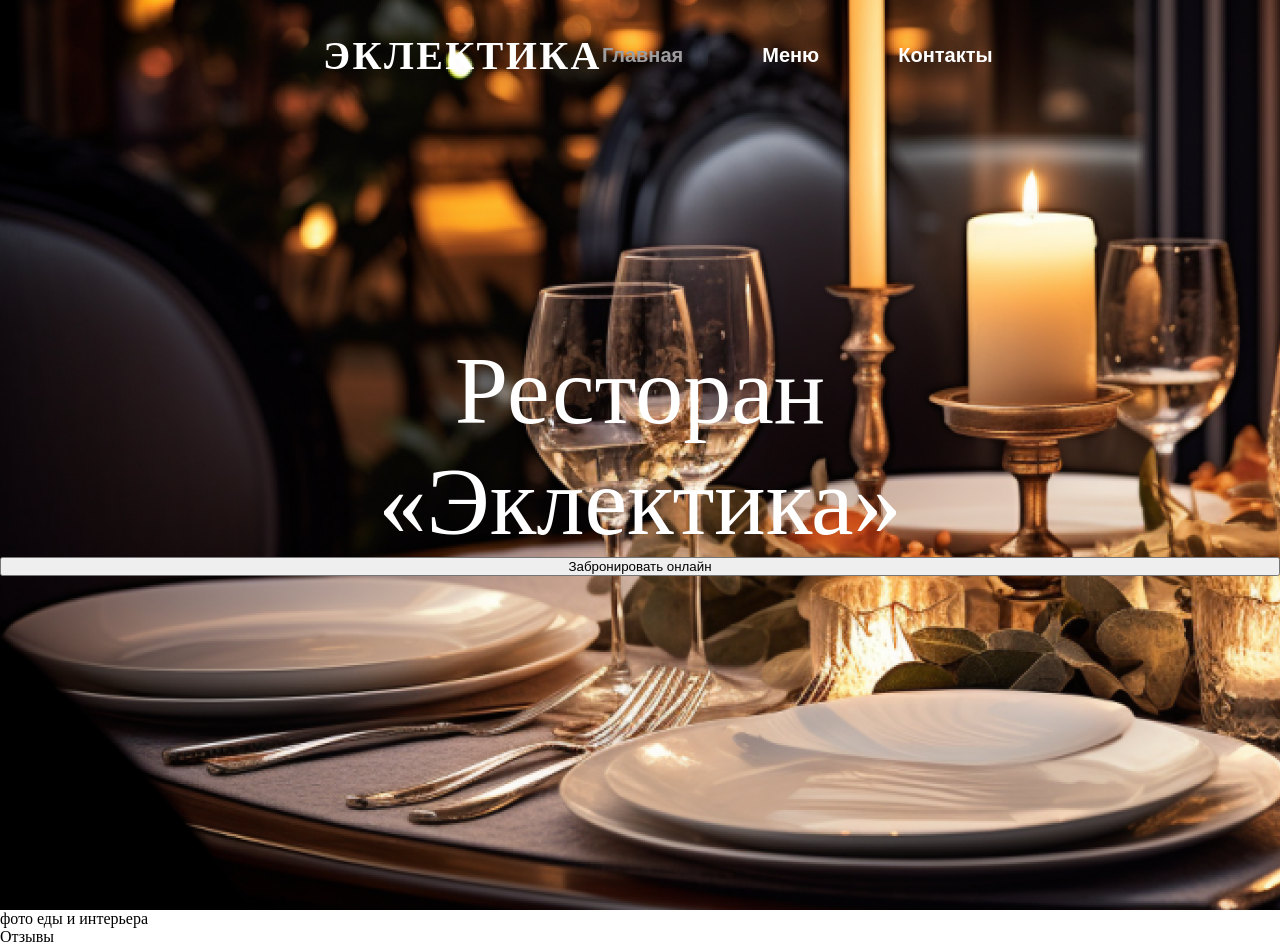
==== index.html @ edfde31a "I started making an intro, I need to finish the picture and the button + there is a menu for all pag" ====
<!DOCTYPE html>
<html lang="ru">
    <head>
        <title>Ресторан</title>
        <link rel="stylesheet" type="text/css" href="style/fonts.css" />
        <link rel="stylesheet" type="text/css" href="style/colors.css" />
        <link rel="stylesheet" type="text/css" href="style/common.css" />
        <link rel="stylesheet" type="text/css" href="style/home.css" />
        <meta name="viewport" content="width=device-width, initial-scale=1.0">
        <meta name="description" content="Уютный ресторан с изысканной кухней и лучшим сервисом в городе.">
        <meta name="keywords" content="ресторан, меню, бронирование, вкусная еда, ужин">

    </head>
    <body>
        <div class="container hero-section">
            <nav>
                <h1 id="title">ЭКЛЕКТИКА</h1>
                <input id="checkbox-menu" type="checkbox">
                <label for="checkbox-menu" class="menu-icon"><img id="menu-icon-img" src="assets/svg/menu.svg"></label>
                <label for="checkbox-menu" class="cross-icon"><img id="cross-icon-img" src="assets/gallery/cross.png"></label>
                <div id="menu-container">
                    <ul>
                        <li><a class="nav-link active">Главная</a></li>
                        <li><a class="nav-link" href="menu/index.html">Меню</a></li>
                        <li><a class="nav-link" href="contact/index.html">Контакты</a></li>
                    </ul>
                </div>
                <div id="menu-container-phone">
                    <ul>
                        <li><a class="nav-link active">Главная</a></li>
                        <li><a class="nav-link" href="menu/index.html">Меню</a></li>
                        <li><a class="nav-link" href="contact/index.html">Контакты</a></li>
                    </ul>
                </div>
            </nav>
            <main>
                <section id="intro">
                    <h1>Ресторан<br>«Эклектика»</h1>
                    <button>Забронировать онлайн</button>
                </section>
                <section id="gallery">
                    фото еды и интерьера
                </section>
                <section id="reviewsSection">
                    Отзывы
                </section>
            </main>
        </div>
    </body>
</html>
---- style/fonts.css ----
.bona-nova-regular {
  font-family: "Bona Nova", serif;
  font-weight: 400;
  font-style: normal;
}

.bona-nova-bold {
  font-family: "Bona Nova", serif;
  font-weight: 700;
  font-style: normal;
}

.bona-nova-regular-italic {
  font-family: "Bona Nova", serif;
  font-weight: 400;
  font-style: italic;
}

.pt-sans-regular {
  font-family: "PT Sans", sans-serif;
  font-weight: 400;
  font-style: normal;
}

.pt-sans-bold {
  font-family: "PT Sans", sans-serif;
  font-weight: 700;
  font-style: normal;
}

.pt-sans-regular-italic {
  font-family: "PT Sans", sans-serif;
  font-weight: 400;
  font-style: italic;
}

.pt-sans-bold-italic {
  font-family: "PT Sans", sans-serif;
  font-weight: 700;
  font-style: italic;
}
---- style/common.css ----
* {
    margin: 0;
    padding: 0;
    box-sizing: border-box;
}

body{
    width: 100%;
}

nav{
    width: 100%;
    display: flex;
    color: #FFFFFF;
    background-color: rgb(0, 0, 0, 0.6);
    height: 111px;
    align-items: center;
    padding: 31px 323px 32px 323px;
    justify-content: space-between;
}

nav > h1 {
    font-family: "Bona Nova", serif; 
    font-size: 40px;
    letter-spacing: 0.06em;
}


#menu-container > ul {
    list-style: none;
    display: flex;
    gap: 79px;
}

.nav-link{
    text-decoration: none;
    font-family: "PT Sans", sans-serif;
    font-size: 20px;
    font-weight: 700;
    color: #FFFFFF;
}

.nav-link.active{
    color: #9E9E9E;
}

#checkbox-menu, #menu-container-phone{
    display: none;
}

label[for="checkbox-menu"]{
    display: none;
}

#menu-container-phone{
    width: 198px;
    height: 100vh;
    position: fixed;
    top: 0;
    right: 0;
    background-color: #000000;
}

#menu-container-phone > ul {
    list-style: none;
    margin-top: 112px;
    margin-left: 29px;
    display: flex;
    flex-direction: column;
    gap: 30.5px;
}

#menu-icon-img{
    position: absolute;
    top: 16px;
    right: 30px;
    height: 36px;
}

/* --------------------------------- */

@media (max-width: 768px) {
    #menu-container {
        display: none;
    }

    .cross-icon{
        display: none;
    }

    label.menu-icon {
        display: block;
    }

    nav > h1 {
        font-size: 16px;
    }

    nav{
        height: 65px!important;
        padding-left: 30px;
        padding-bottom: 23px;
        padding-top: 23px;
    }

    label[for="checkbox-menu"] > img{
        height: 25px;
    }

    #checkbox-menu:checked ~ #menu-container-phone {
        display: block;   
    }

    #checkbox-menu:checked ~ .cross-icon {
        display: block;
        position: fixed;
        right: 31px;
        top: 17px;
        z-index: 10001;
    }

    #cross-icon-img{
        height: 34px;
    }

}
---- style/home.css ----
#intro{
    background-image: url("../assets/img/home-bckg.png");
    background-color: rgb(0,0,0,0.6);
    margin-top: -111px;
    height: 910px;
    display: flex;
    flex-direction: column;
    justify-content: center;
}

#intro > h1{
    text-align: center;
    color: #FFFFFF;
    font-family: "Bona Nova", serif;
    font-weight: 400;
    font-size: 96px;
}
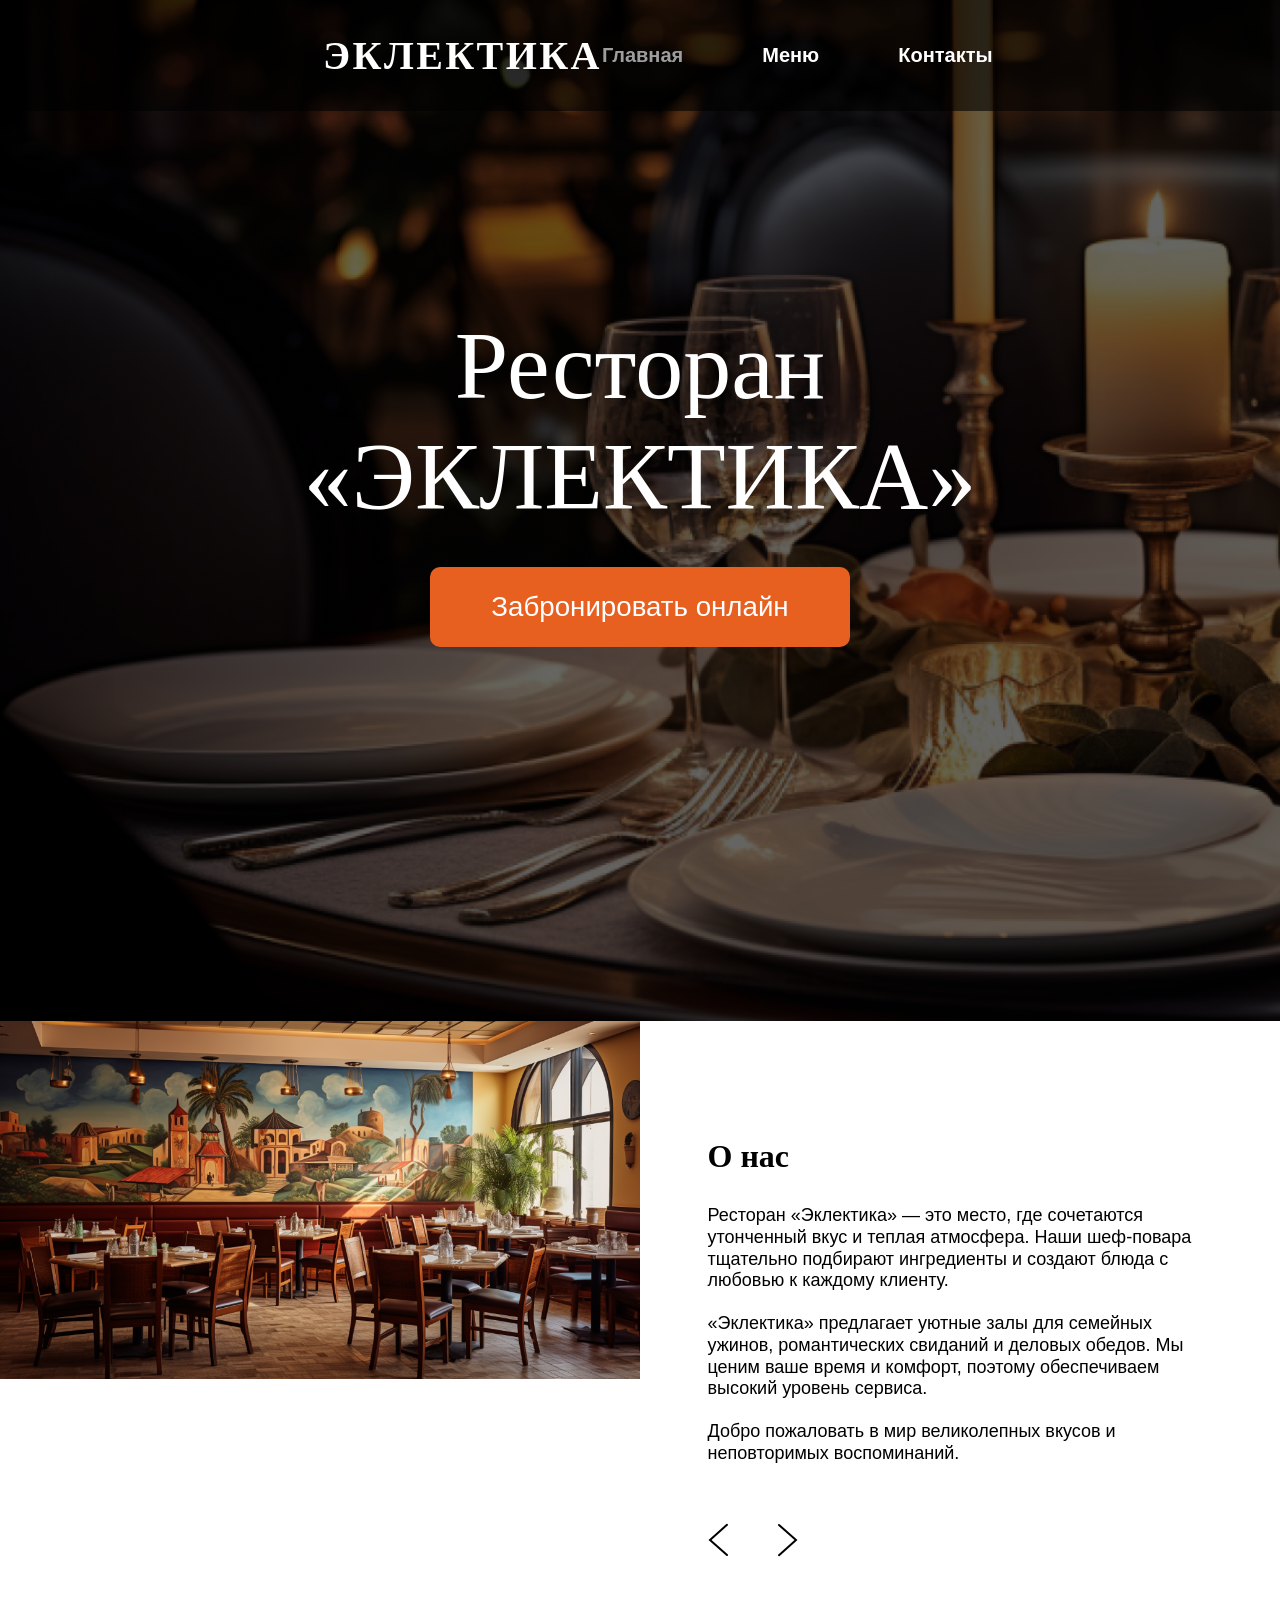
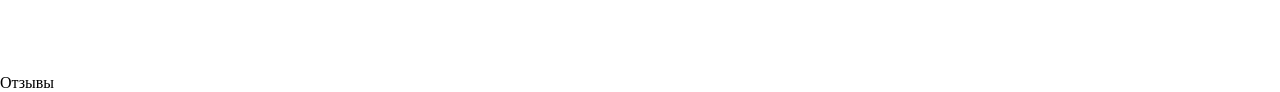
==== commit d0337f80: "finish the design of the arrow section" ====
--- a/index.html
+++ b/index.html
@@ -35,16 +35,37 @@
             </nav>
             <main>
                 <section id="intro">
-                    <h1>Ресторан<br>«Эклектика»</h1>
-                    <button>Забронировать онлайн</button>
+                    <h1>Ресторан<br>«ЭКЛЕКТИКА»</h1>
+                    <button id="booking-button">Забронировать онлайн</button>
+                    <button id="action-button">Акция</button>
                 </section>
                 <section id="gallery">
-                    фото еды и интерьера
+                    <div id="photo-gallery">
+                        <img id="main-photo" src="assets/gallery/gallery_about.png">
+                    </div>
+                    <div id="text-gallery">
+                        <div id="text-gallery-items">
+                            <h2 id="main-title">О нас</h2>
+                            <p id="main-text">Ресторан «Эклектика» — это место, где сочетаются утонченный вкус и теплая атмосфера. Наши шеф-повара тщательно подбирают ингредиенты и создают блюда с любовью к каждому клиенту. 
+                                <br>
+                                <br>
+                                «Эклектика» предлагает уютные залы для семейных ужинов, романтических свиданий и деловых обедов. Мы ценим ваше время и комфорт, поэтому обеспечиваем высокий уровень сервиса.
+                                <br>
+                                <br>
+                                Добро пожаловать в мир великолепных вкусов и неповторимых воспоминаний.
+                            </p>
+                            <div id="arrows">
+                                <img id="left-arrow" class="arrow-btn" src="assets/svg/left-arrow.svg">
+                                <img id="right-arrow" class="arrow-btn" src="assets/svg/left-arrow.svg">
+                            </div>
+                        </div>
+                    </div>
                 </section>
                 <section id="reviewsSection">
                     Отзывы
                 </section>
             </main>
         </div>
+        <script src="script.js"></script>
     </body>
 </html>
--- a/style/common.css
+++ b/style/common.css
@@ -12,6 +12,8 @@
     width: 100%;
     display: flex;
     color: #FFFFFF;
+    position: relative; 
+    z-index: 999; 
     background-color: rgb(0, 0, 0, 0.6);
     height: 111px;
     align-items: center;
--- a/style/home.css
+++ b/style/home.css
@@ -1,11 +1,11 @@
 #intro{
-    background-image: url("../assets/img/home-bckg.png");
-    background-color: rgb(0,0,0,0.6);
+    background-image: linear-gradient(rgba(0, 0, 0, 0.6), rgba(0, 0, 0, 0.6)), url("../assets/img/home-bckg.png");
+    background-size: cover;
     margin-top: -111px;
-    height: 910px;
+    height: 1021px;
     display: flex;
     flex-direction: column;
-    justify-content: center;
+    align-items: center;
 }
 
 #intro > h1{
@@ -14,4 +14,116 @@
     font-family: "Bona Nova", serif;
     font-weight: 400;
     font-size: 96px;
+    margin-top: 310px;
+}
+
+#booking-button{
+    width: 420px;
+    height: 80px;
+    border-radius: 10px;
+    font-family: "PT Sans", sans-serif;
+    font-size: 27.7px;
+    color: #FFFFFF;
+    font-weight: 500;
+    background-color: #E76020;
+    margin-top: 35px;
+    border: 0;
+}
+
+#action-button{
+    display: none;
+}
+
+/* ----------------gallery----------------- */
+
+#gallery{
+    height: 653px;
+    display: flex;
+}
+
+#photo-gallery, #text-gallery {
+    width: 50%;
+}
+
+#photo-gallery > img{
+    max-width: 100%;
+    height: auto;
+}
+
+#text-gallery{
+    display: flex;
+    flex-direction: column;
+    align-items: center;
+    justify-content: center;
+}
+
+#text-gallery-items{
+    width: 505px;
+}
+
+#text-gallery-items > h2{
+    font-size: 32px;
+    font-weight: 700;
+    font-family: "Bona Nova", serif;
+}
+
+#text-gallery-items > p{
+    margin-top: 30px;
+    font-family: "PT Sans", sans-serif;
+    font-weight: 400;
+    font-size: 18px;
+    line-height: 120%;
+}
+
+#arrows{
+    margin-top: 58px;
+    display: flex;
+    gap: 50px; 
+}
+
+#right-arrow {
+    transform: rotate(180deg);
+}
+
+
+/* ----------------media----------------- */
+
+@media (max-width: 768px) {
+    #intro{
+        background-image: url("../assets/img/page-bckg.png");
+        background-size: cover;
+        height: 550px;
+        width: 100%;
+    }
+
+    #intro > h1{
+        font-size: 35px;
+        text-align: start;
+        margin-top: 160px;
+        width: 306px;
+        height: 84px;
+        font-weight: 700;
+    }
+
+    #booking-button{
+        width: 300px;
+        height: 55px;
+        font-size: 18px;
+        margin-top: 113px;
+        border: 0;
+    }
+
+    #action-button{
+        display: block;
+        background-color: transparent;
+        border: 2px solid #FFFFFF;
+        width: 300px;
+        height: 55px;
+        border-radius: 10px;
+        font-family: "PT Sans", sans-serif;
+        font-size: 18px;
+        color: #FFFFFF;
+        font-weight: 500;
+        margin-top: 20px;
+    }
 }
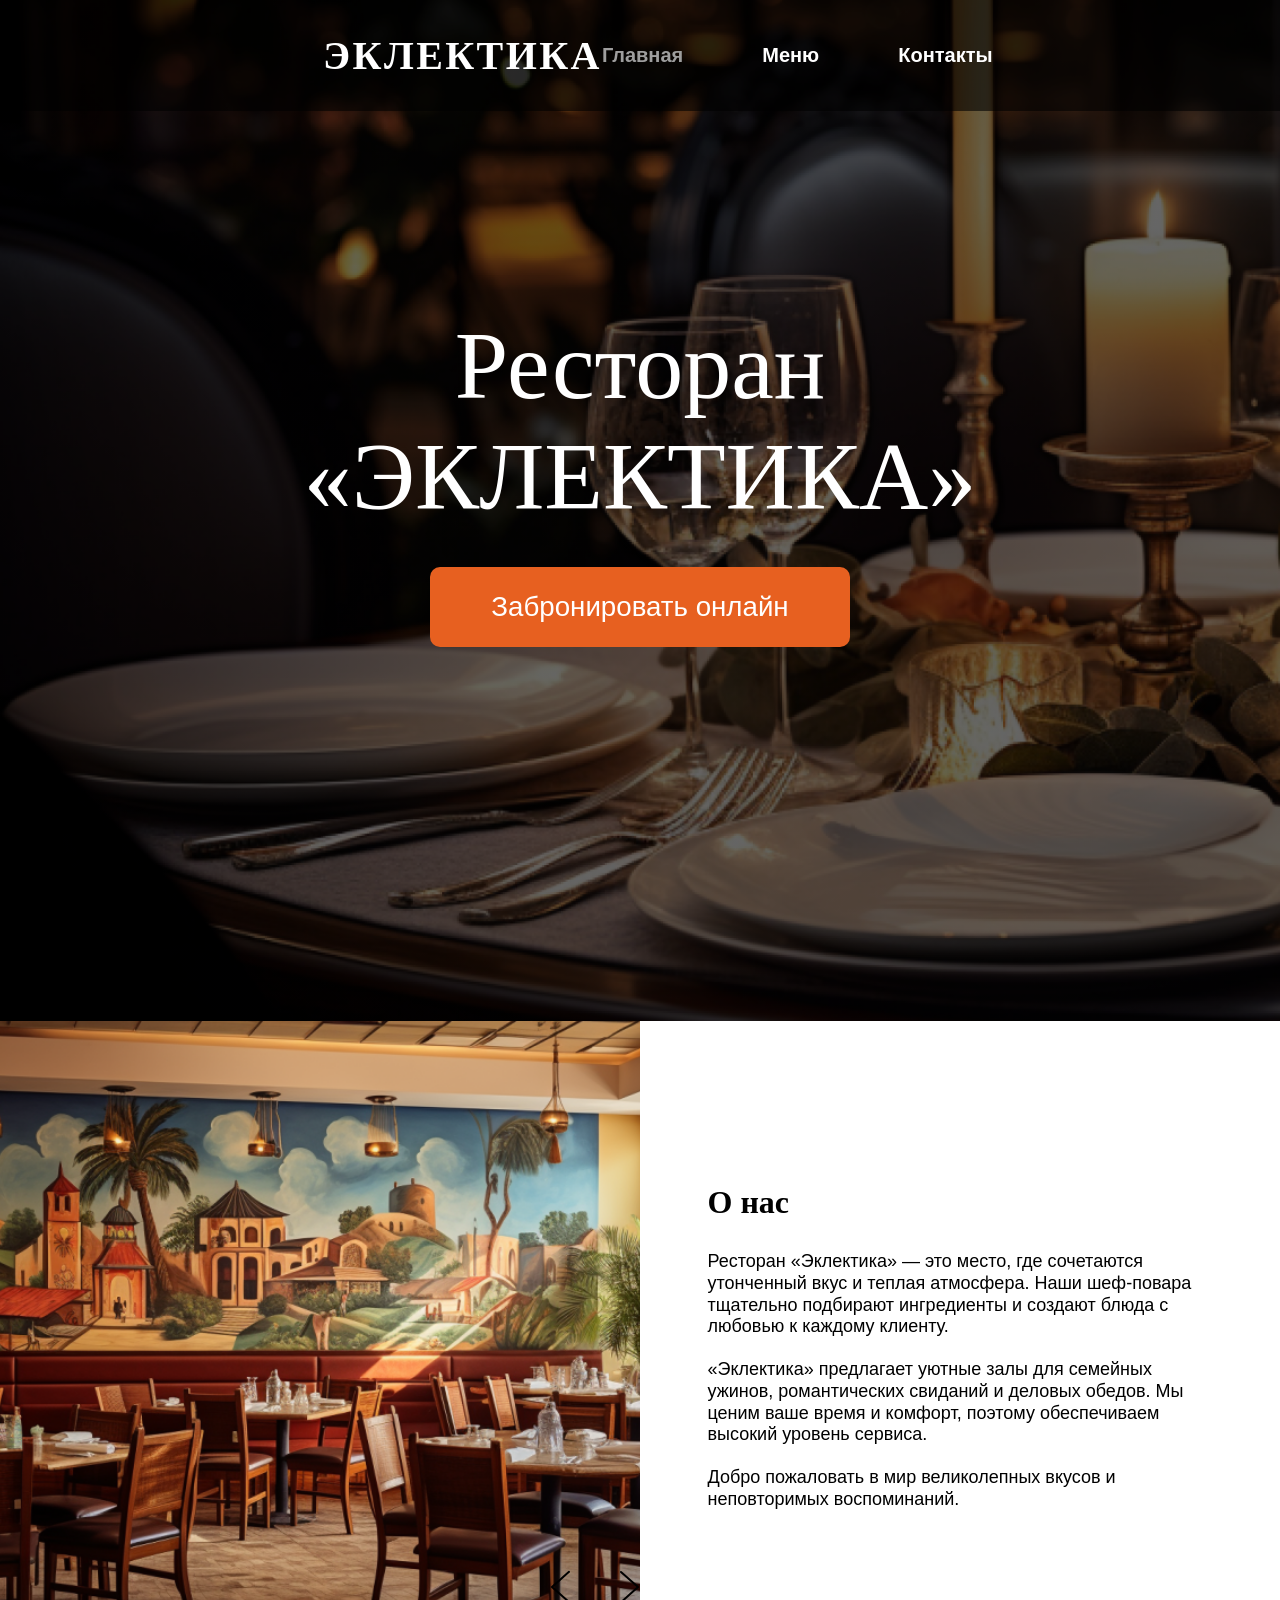
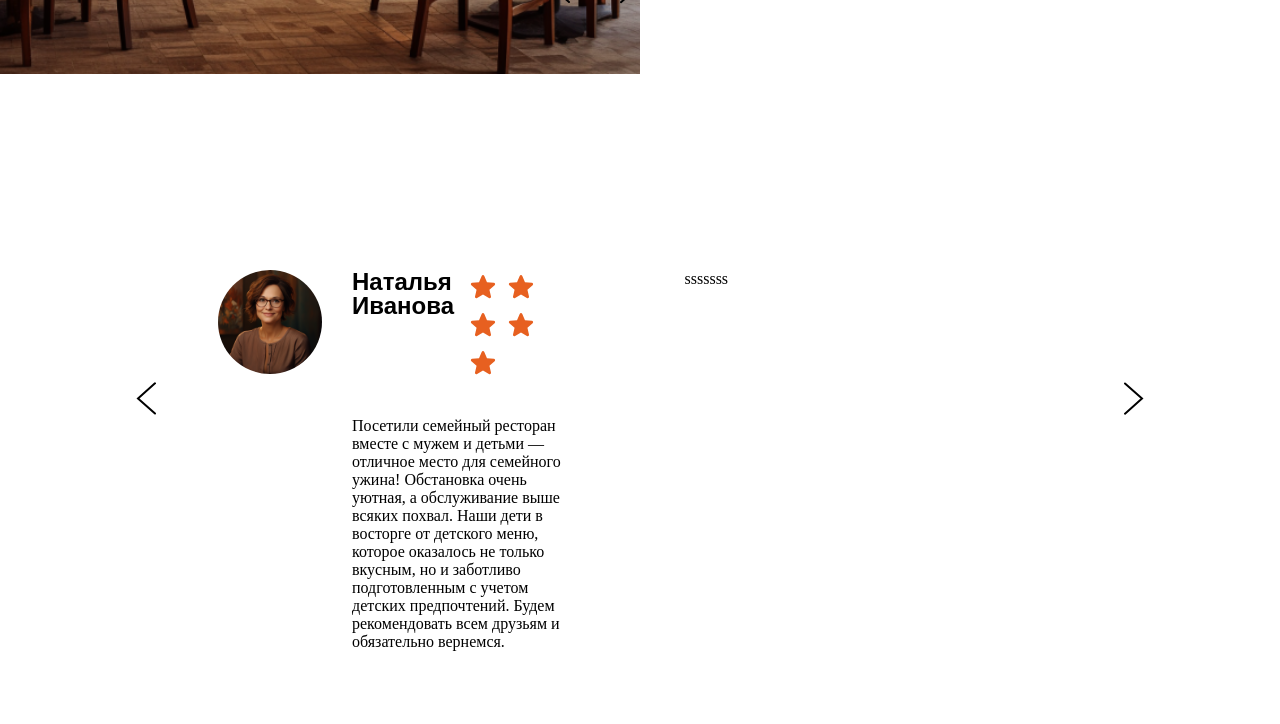
==== commit e016453a: "I started a section with reviews, filled it in with blocks, and I'm doing the design." ====
--- a/index.html
+++ b/index.html
@@ -61,8 +61,33 @@
                         </div>
                     </div>
                 </section>
-                <section id="reviewsSection">
-                    Отзывы
+                <section id="reviews-section">
+                    <div id="reviews-section-content">
+                        <h2>Отзывы</h2>
+                        <div id="reviews-line">
+                            <img id="left-arrow-reviews" class="arrow-btn-reviews" src="assets/svg/left-arrow.svg">
+                            <div class="reviews-rectangle">
+                                <img id="reviews-avatar" src="assets/reviews/reviewNatalya.png">
+                                <div class="reviews-rectangle-column">
+                                    <div class="reviews-rectangle-title">
+                                        <h3>Наталья Иванова</h3>
+                                        <div class="reviews-rectangle-column-stars">
+                                            <img src="assets/svg/star.svg">
+                                            <img src="assets/svg/star.svg">
+                                            <img src="assets/svg/star.svg">
+                                            <img src="assets/svg/star.svg">
+                                            <img src="assets/svg/star.svg">
+                                        </div>
+                                    </div>
+                                    <p>Посетили семейный ресторан вместе с мужем и детьми — отличное место для семейного ужина! Обстановка очень уютная, а обслуживание выше всяких похвал. Наши дети в восторге от детского меню, которое оказалось не только вкусным, но и заботливо подготовленным с учетом детских предпочтений. Будем рекомендовать всем друзьям и обязательно вернемся.</p>
+                                </div>
+                            </div>
+                            <div class="reviews-rectangle">
+                                sssssss
+                            </div>
+                            <img id="right-arrow-reviews" class="arrow-btn-reviews" src="assets/svg/left-arrow.svg">
+                        </div>
+                    </div>
                 </section>
             </main>
         </div>
--- a/style/home.css
+++ b/style/home.css
@@ -46,8 +46,9 @@
 }
 
 #photo-gallery > img{
+    height: 100%;
     max-width: 100%;
-    height: auto;
+    object-fit: cover;
 }
 
 #text-gallery{
@@ -76,7 +77,9 @@
 }
 
 #arrows{
-    margin-top: 58px;
+    position: absolute;
+    top: 1570px;
+    right: 640px;
     display: flex;
     gap: 50px; 
 }
@@ -85,6 +88,68 @@
     transform: rotate(180deg);
 }
 
+#main-photo, #main-title, #main-text {
+    transition: opacity 0.5s ease;
+}
+
+.hidden {
+    opacity: 0;
+}
+
+/* ----------------reviews----------------- */
+
+#reviews-section{
+    height: 650px;
+    background-image: url("../assets/img/page-bckg.png");
+    padding: 93px 136px 165px 136px;
+}
+
+#reviews-line{
+    display: flex;
+    gap: 35px;
+    justify-content: center;
+}
+
+#reviews-section-content > h2{
+    font-size: 32px;
+    font-weight: 700;
+    font-family: "Bona Nova", serif;
+    color: #FFFFFF;
+    margin-left: 141px;
+    margin-bottom: 35px;
+}
+
+.reviews-rectangle{
+    background-color: #FFFFFF;
+    height: 319px;
+    width: 675px;
+    display: flex;
+    gap: 30px;
+    padding: 31px 55px 53px 27px;
+}
+
+#right-arrow-reviews {
+    transform: rotate(180deg);
+}
+
+#reviews-avatar{
+    width: 104px;
+    height: 104px;
+    border-radius: 55px;
+}
+
+.reviews-rectangle-title{
+    display: flex;
+    margin-bottom: 33px;
+    justify-content: space-between;
+}
+
+.reviews-rectangle-title > h3 {
+    font-family: "PT Sans", sans-serif;
+    font-weight: 700;
+    font-size: 24px;
+    line-height: 100%;
+}
 
 /* ----------------media----------------- */
 
@@ -126,4 +191,46 @@
         font-weight: 500;
         margin-top: 20px;
     }
+
+    #gallery{
+        flex-direction: column;
+        height: auto;
+    }
+
+    #photo-gallery, #text-gallery{
+        width: 100%;
+    }
+
+    #photo-gallery{
+        height: 265px;
+    }
+
+    #text-gallery-items{
+        height: 500px;
+        margin: 22px 30px 49px 29px;
+        width: auto;
+    }
+
+    #text-gallery-items > h2{
+        font-size: 28px;
+    }
+
+    #text-gallery-items > p{
+        margin-top: 20px;
+    }
+
+    #arrows{
+        position: absolute;
+        top: 725px;
+        left: 140px;
+        gap: 12px;
+    }
+    
+    #right-arrow, #left-arrow{
+        background-color: rgb(205, 205, 205, 0.3);
+        border-radius: 12px;
+        height: 35px;
+        padding: 6px 9px;
+    }
+
 }
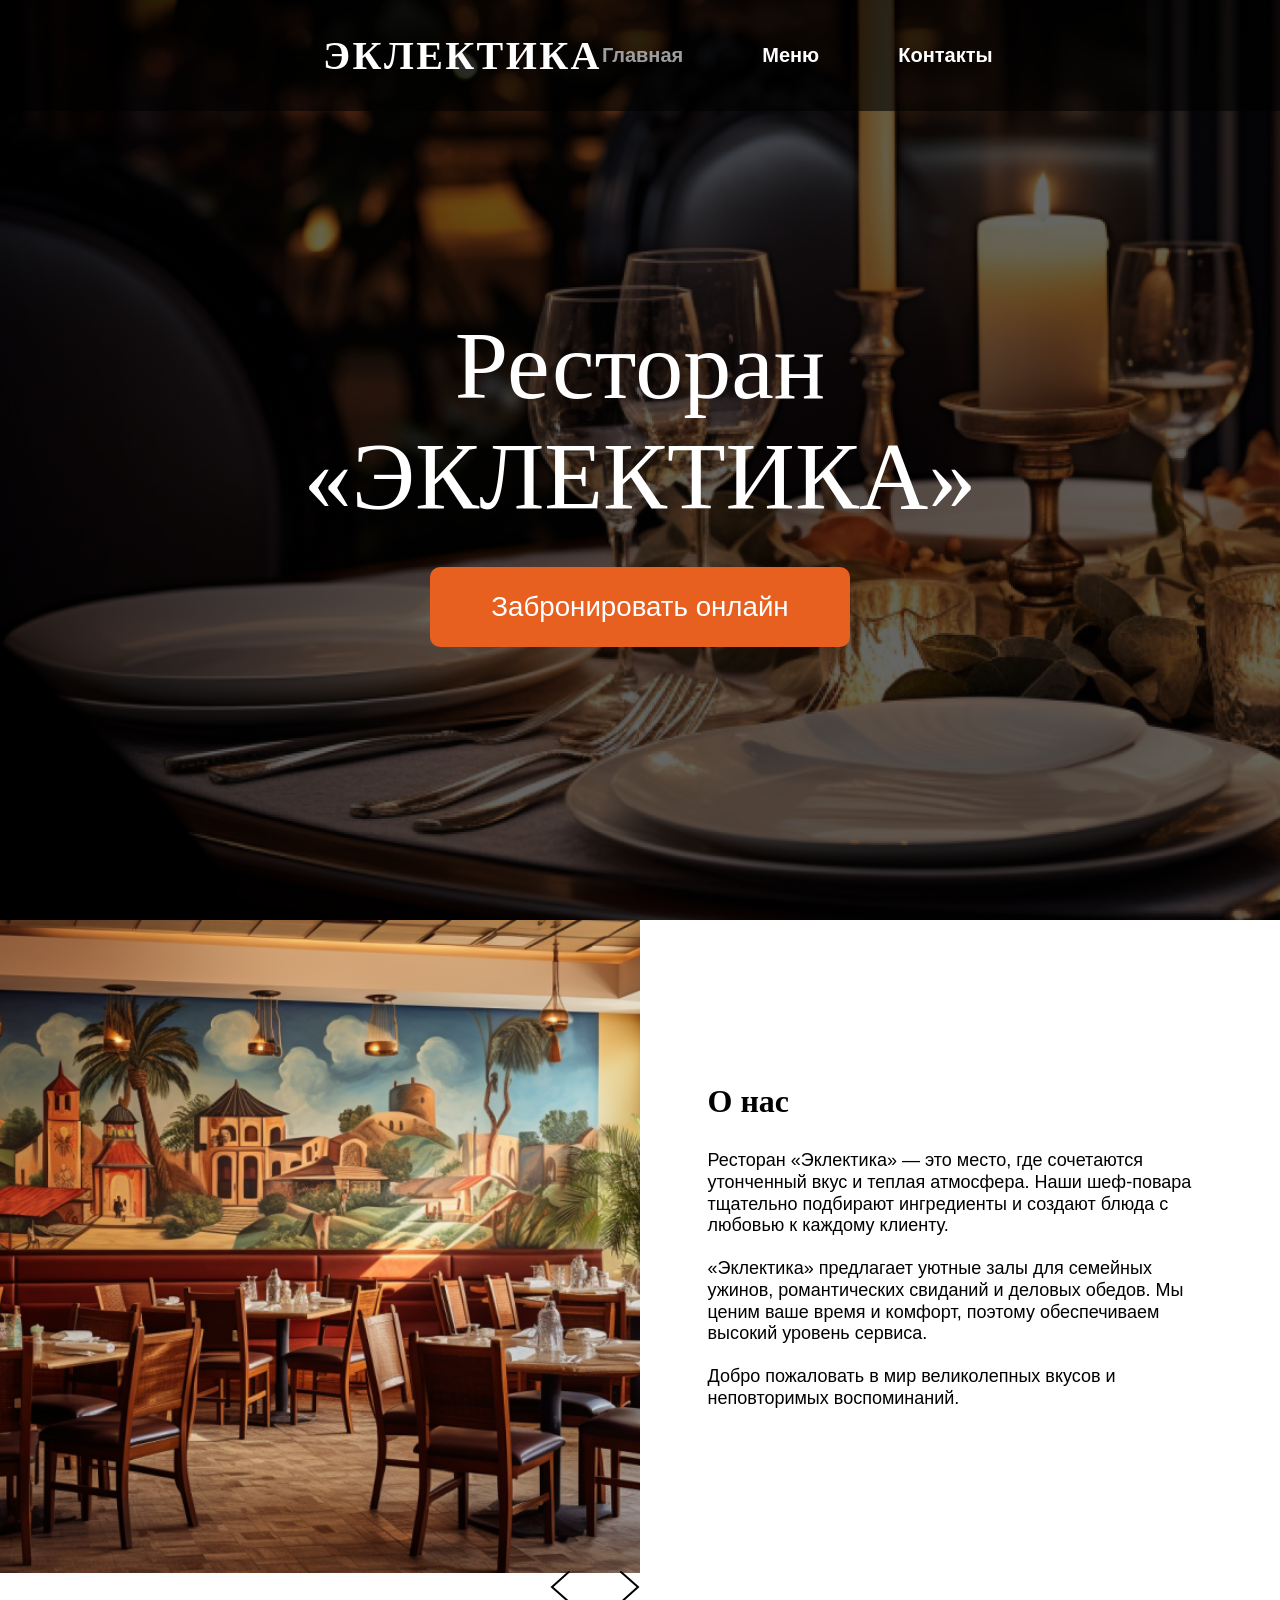
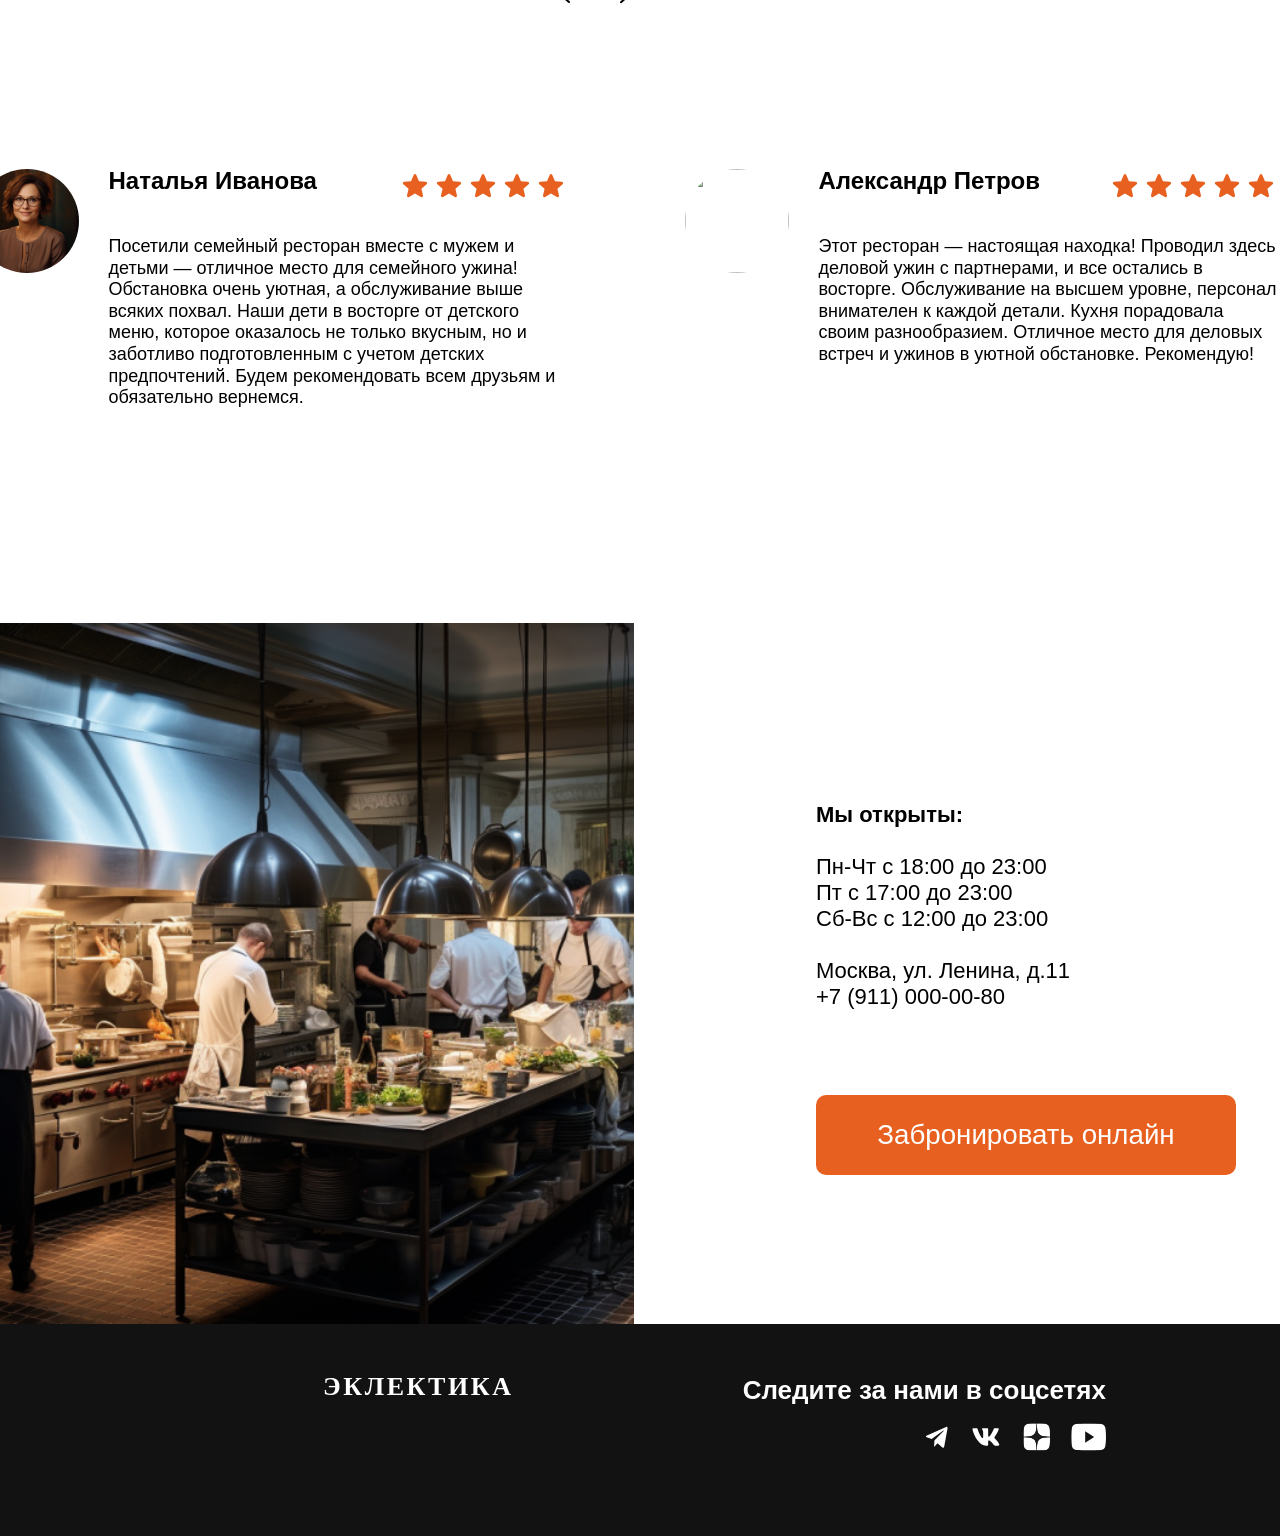
==== commit e4467c77: "the basic design is ready for the computer, you need to finish it on the phone" ====
--- a/index.html
+++ b/index.html
@@ -36,7 +36,7 @@
             <main>
                 <section id="intro">
                     <h1>Ресторан<br>«ЭКЛЕКТИКА»</h1>
-                    <button id="booking-button">Забронировать онлайн</button>
+                    <button class="booking-button">Забронировать онлайн</button>
                     <button id="action-button">Акция</button>
                 </section>
                 <section id="gallery">
@@ -65,7 +65,7 @@
                     <div id="reviews-section-content">
                         <h2>Отзывы</h2>
                         <div id="reviews-line">
-                            <img id="left-arrow-reviews" class="arrow-btn-reviews" src="assets/svg/left-arrow.svg">
+                            <img id="left-arrow-reviews" class="arrow-btn-reviews" src="assets/svg/big-right-arrow.svg">
                             <div class="reviews-rectangle">
                                 <img id="reviews-avatar" src="assets/reviews/reviewNatalya.png">
                                 <div class="reviews-rectangle-column">
@@ -82,14 +82,63 @@
                                     <p>Посетили семейный ресторан вместе с мужем и детьми — отличное место для семейного ужина! Обстановка очень уютная, а обслуживание выше всяких похвал. Наши дети в восторге от детского меню, которое оказалось не только вкусным, но и заботливо подготовленным с учетом детских предпочтений. Будем рекомендовать всем друзьям и обязательно вернемся.</p>
                                 </div>
                             </div>
-                            <div class="reviews-rectangle">
-                                sssssss
+                            <div id="reviews-rectangle-2" class="reviews-rectangle">
+                                <img id="reviews-avatar" src="assets/reviews/reviewAleksandr.png">
+                                <div class="reviews-rectangle-column">
+                                    <div class="reviews-rectangle-title">
+                                        <h3>Александр Петров</h3>
+                                        <div class="reviews-rectangle-column-stars">
+                                            <img src="assets/svg/star.svg">
+                                            <img src="assets/svg/star.svg">
+                                            <img src="assets/svg/star.svg">
+                                            <img src="assets/svg/star.svg">
+                                            <img src="assets/svg/star.svg">
+                                        </div>
+                                    </div>
+                                    <p>Этот ресторан — настоящая находка! Проводил здесь деловой ужин с партнерами, и все остались в восторге. Обслуживание на высшем уровне, персонал внимателен к каждой детали. Кухня порадовала своим разнообразием. Отличное место для деловых встреч и ужинов в уютной обстановке. Рекомендую!</p>
+                                </div>
                             </div>
-                            <img id="right-arrow-reviews" class="arrow-btn-reviews" src="assets/svg/left-arrow.svg">
+                            <img id="right-arrow-reviews" class="arrow-btn-reviews" src="assets/svg/big-right-arrow.svg">
                         </div>
+                        <button id="more-reviews-button">Показать еще</button>
+                    </div>
+                </section>
+                <section id="hours-section">
+                    <div id="hours-section-left">
+                        <img id="hours-photo" src="assets/gallery/gallery_values.png">
+                    </div>
+                    <div id="text-hours">
+                        <p id="main-text-hours">
+                            <b>Мы открыты:</b>
+                            </br>
+                            </br>
+                            Пн-Чт с 18:00 до 23:00
+                            </br>
+                            Пт с 17:00 до 23:00
+                            </br>
+                            Сб-Вс с 12:00 до 23:00
+                            </br>
+                            </br>
+                            Москва, ул. Ленина, д.11
+                            </br>
+                            +7 (911) 000-00-80
+                        </p>
+                        <button class="booking-button">Забронировать онлайн</button>
                     </div>
                 </section>
             </main>
+            <footer>
+                <h2>ЭКЛЕКТИКА</h2>
+                <div id="footer-column">
+                    <p>Следите за нами в соцсетях</p>
+                    <div id="social-network">
+                        <img src="assets/svg/tg.svg">
+                        <img src="assets/svg/vk.svg">
+                        <img src="assets/svg/dzen.svg">
+                        <img src="assets/svg/youtube.svg">
+                    </div>
+                </div>
+            </footer>
         </div>
         <script src="script.js"></script>
     </body>
--- a/style/home.css
+++ b/style/home.css
@@ -2,7 +2,7 @@
     background-image: linear-gradient(rgba(0, 0, 0, 0.6), rgba(0, 0, 0, 0.6)), url("../assets/img/home-bckg.png");
     background-size: cover;
     margin-top: -111px;
-    height: 1021px;
+    height: 920px;
     display: flex;
     flex-direction: column;
     align-items: center;
@@ -17,7 +17,7 @@
     margin-top: 310px;
 }
 
-#booking-button{
+.booking-button{
     width: 420px;
     height: 80px;
     border-radius: 10px;
@@ -128,7 +128,7 @@
     padding: 31px 55px 53px 27px;
 }
 
-#right-arrow-reviews {
+#left-arrow-reviews {
     transform: rotate(180deg);
 }
 
@@ -149,6 +149,99 @@
     font-weight: 700;
     font-size: 24px;
     line-height: 100%;
+}
+
+.reviews-rectangle-column > p{
+    font-family: "PT Sans", sans-serif;
+    font-weight: 400;
+    font-size: 18px;
+    line-height: 120%;
+    width: 459px;
+}
+
+.reviews-rectangle-column-stars{
+    display: flex;
+}
+
+#more-reviews-button{
+    display: none;
+}
+
+/* ----------------hours----------------- */
+
+#hours-section{
+    display: flex;
+    height: 701px;
+}
+
+#hours-section > div {
+    flex: 50%;
+}
+
+#hours-photo{
+    width: 100%;
+    height: 100%;
+    object-fit: cover;
+}
+
+#text-hours{
+    padding-top: 179px;
+    padding-left: 182px;
+}
+
+#main-text-hours{
+    width: 464px;
+    margin-bottom: 50px;
+    font-family: "PT Sans", sans-serif;
+    font-size: 22px;
+    font-weight: 400;
+}
+
+/* ----------------footer----------------- */
+
+footer{
+    background-color: #121212;
+    color: #FFFFFF;
+    display: flex;
+    height: 212px;
+    padding-top: 50px;
+    justify-content: space-between;
+    padding: 50px 174px 0px 323px;
+}
+
+footer > h2{
+    font-family: "Bona Nova", serif;
+    font-size: 26px;
+    font-weight: 700;
+    line-height: 100%;
+    letter-spacing: 0.1em;
+}
+
+#footer-column{
+    display: flex;
+    flex-direction: column;
+    gap: 15px;
+    align-items: end;
+}
+
+#footer-column > p{
+    font-family: "PT Sans", sans-serif;
+    font-size: 26px;
+    font-weight: 700;
+    line-height: 125%;
+}
+
+#social-network{
+    display: flex;
+    gap: 20px;
+}
+
+#social-network{
+    height: 30px;
+}
+
+#social-network > img {
+    height: 100%;
 }
 
 /* ----------------media----------------- */
@@ -170,7 +263,7 @@
         font-weight: 700;
     }
 
-    #booking-button{
+    .booking-button{
         width: 300px;
         height: 55px;
         font-size: 18px;
@@ -192,6 +285,8 @@
         margin-top: 20px;
     }
 
+    /* ----------------gallery media----------------- */
+
     #gallery{
         flex-direction: column;
         height: auto;
@@ -233,4 +328,81 @@
         padding: 6px 9px;
     }
 
+    /* ----------------reviews media----------------- */
+
+    #reviews-section{
+        height: 660px;
+        width: 100%;
+        padding: 31px 30px 35px 30px;
+    }
+
+    #reviews-section-content > h2{
+        font-size: 28px;
+        margin-left: -195px;
+        margin-bottom: 20px;
+    }
+
+    #reviews-rectangle-2{
+        display: none;
+    }
+
+    .reviews-rectangle{
+        height: 465px;
+        width: 300px;
+        display: flex;
+        gap: 13px;
+        padding: 26px 17px 29px 23px;
+    }
+
+    .reviews-rectangle-title{
+        flex-direction: column;
+        gap: 7px;
+    }
+
+    #reviews-avatar{
+        width: 90px;
+        height: 90px;
+        border-radius: 55px;
+    }
+
+    .reviews-rectangle-title > h3 {
+        font-size: 20px;
+        width: 126px;
+    }
+
+    .reviews-rectangle-column-stars > img{
+        width: 26.44px;
+    }
+
+    .reviews-rectangle-column > p{
+        width: 250px;
+        position: relative;
+        left: -100px;
+    }
+
+    .arrow-btn-reviews{
+        display: none;
+    }
+
+    #reviews-section-content{
+        display: flex;
+        flex-direction: column;
+        align-items: center;
+    }
+
+    #more-reviews-button{
+        display: block;
+        background-color: transparent;
+        border: 2px solid #FFFFFF;
+        width: 204px;
+        height: 55px;
+        border-radius: 100px;
+        font-family: "PT Sans", sans-serif;
+        font-size: 18px;
+        color: #FFFFFF;
+        font-weight: 500;
+        margin-top: 20px;
+    }
+
+    /* ----------------reviews media----------------- */
 }
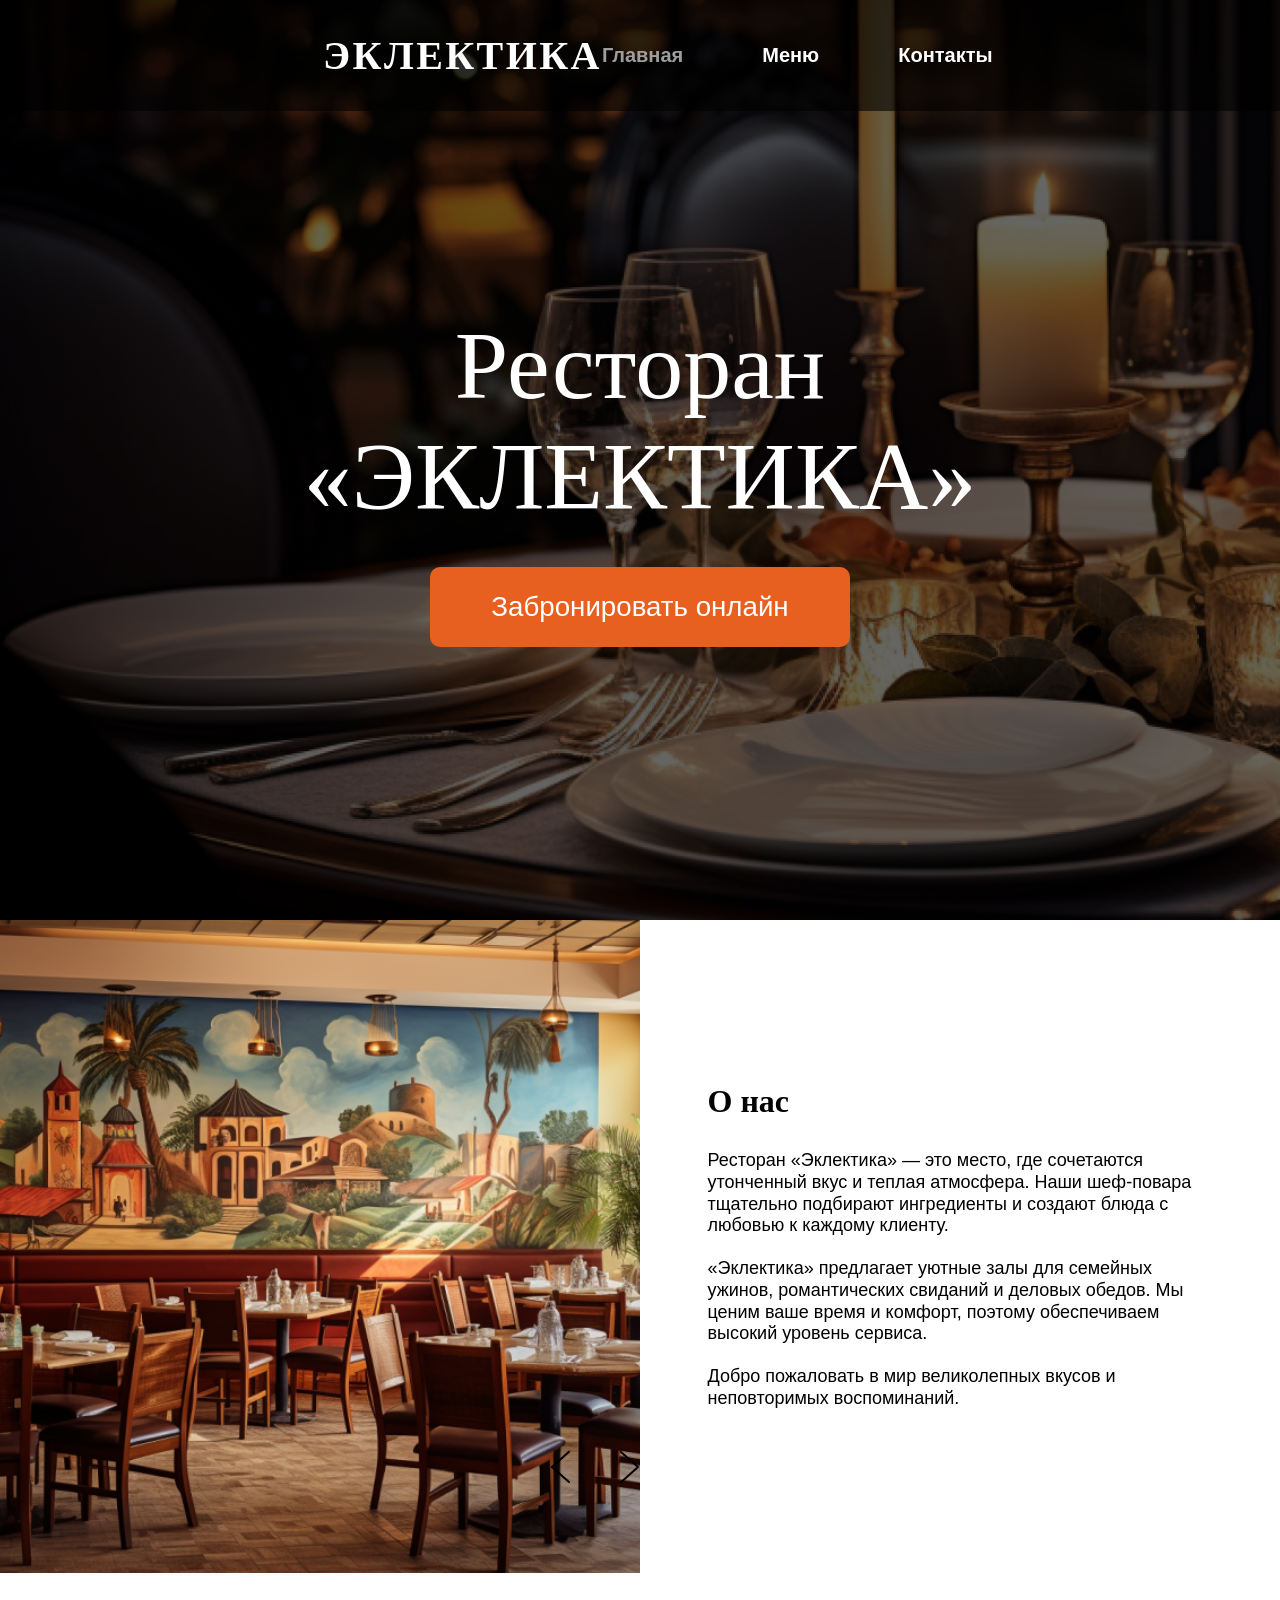
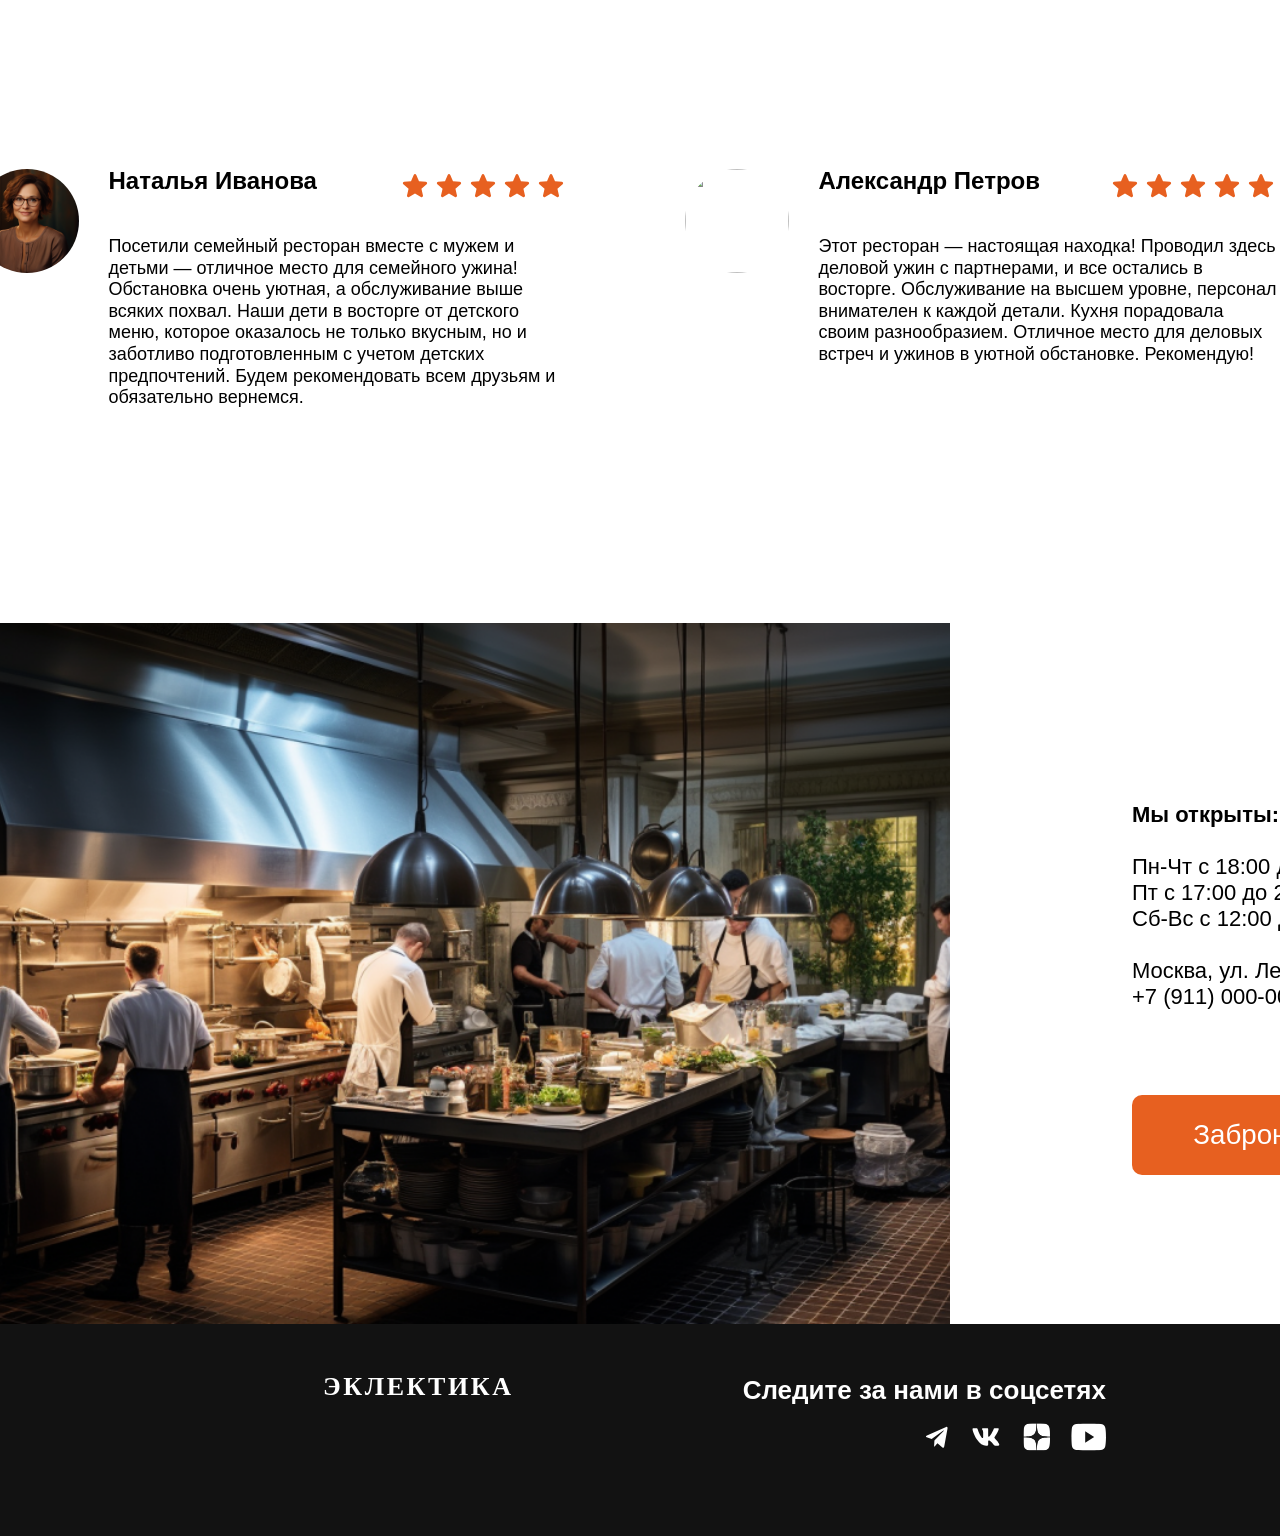
==== commit 97021585: "operation of the buttons" ====
--- a/index.html
+++ b/index.html
@@ -12,7 +12,7 @@
 
     </head>
     <body>
-        <div class="container hero-section">
+        <div class="container hero">
             <nav>
                 <h1 id="title">ЭКЛЕКТИКА</h1>
                 <input id="checkbox-menu" type="checkbox">
@@ -61,16 +61,16 @@
                         </div>
                     </div>
                 </section>
-                <section id="reviews-section">
-                    <div id="reviews-section-content">
+                <section id="reviews">
+                    <div id="reviews-content">
                         <h2>Отзывы</h2>
                         <div id="reviews-line">
                             <img id="left-arrow-reviews" class="arrow-btn-reviews" src="assets/svg/big-right-arrow.svg">
                             <div class="reviews-rectangle">
-                                <img id="reviews-avatar" src="assets/reviews/reviewNatalya.png">
+                                <img class="reviews-avatar" id="reviews-avatar" src="assets/reviews/reviewNatalya.png">
                                 <div class="reviews-rectangle-column">
                                     <div class="reviews-rectangle-title">
-                                        <h3>Наталья Иванова</h3>
+                                        <h3 id="reviews-title">Наталья Иванова</h3>
                                         <div class="reviews-rectangle-column-stars">
                                             <img src="assets/svg/star.svg">
                                             <img src="assets/svg/star.svg">
@@ -79,14 +79,14 @@
                                             <img src="assets/svg/star.svg">
                                         </div>
                                     </div>
-                                    <p>Посетили семейный ресторан вместе с мужем и детьми — отличное место для семейного ужина! Обстановка очень уютная, а обслуживание выше всяких похвал. Наши дети в восторге от детского меню, которое оказалось не только вкусным, но и заботливо подготовленным с учетом детских предпочтений. Будем рекомендовать всем друзьям и обязательно вернемся.</p>
+                                    <p id="reviews-text-">Посетили семейный ресторан вместе с мужем и детьми — отличное место для семейного ужина! Обстановка очень уютная, а обслуживание выше всяких похвал. Наши дети в восторге от детского меню, которое оказалось не только вкусным, но и заботливо подготовленным с учетом детских предпочтений. Будем рекомендовать всем друзьям и обязательно вернемся.</p>
                                 </div>
                             </div>
                             <div id="reviews-rectangle-2" class="reviews-rectangle">
-                                <img id="reviews-avatar" src="assets/reviews/reviewAleksandr.png">
+                                <img class="reviews-avatar" id="reviews-avatar-2" src="assets/reviews/reviewAleksandr.png">
                                 <div class="reviews-rectangle-column">
                                     <div class="reviews-rectangle-title">
-                                        <h3>Александр Петров</h3>
+                                        <h3 id="reviews-title-2">Александр Петров</h3>
                                         <div class="reviews-rectangle-column-stars">
                                             <img src="assets/svg/star.svg">
                                             <img src="assets/svg/star.svg">
@@ -95,7 +95,7 @@
                                             <img src="assets/svg/star.svg">
                                         </div>
                                     </div>
-                                    <p>Этот ресторан — настоящая находка! Проводил здесь деловой ужин с партнерами, и все остались в восторге. Обслуживание на высшем уровне, персонал внимателен к каждой детали. Кухня порадовала своим разнообразием. Отличное место для деловых встреч и ужинов в уютной обстановке. Рекомендую!</p>
+                                    <p id="reviews-text-2">Этот ресторан — настоящая находка! Проводил здесь деловой ужин с партнерами, и все остались в восторге. Обслуживание на высшем уровне, персонал внимателен к каждой детали. Кухня порадовала своим разнообразием. Отличное место для деловых встреч и ужинов в уютной обстановке. Рекомендую!</p>
                                 </div>
                             </div>
                             <img id="right-arrow-reviews" class="arrow-btn-reviews" src="assets/svg/big-right-arrow.svg">
@@ -103,12 +103,10 @@
                         <button id="more-reviews-button">Показать еще</button>
                     </div>
                 </section>
-                <section id="hours-section">
-                    <div id="hours-section-left">
-                        <img id="hours-photo" src="assets/gallery/gallery_values.png">
-                    </div>
+                <section id="hours">
+                    <img id="photo-hours" src="assets/gallery/gallery_values.png">
                     <div id="text-hours">
-                        <p id="main-text-hours">
+                        <p>
                             <b>Мы открыты:</b>
                             </br>
                             </br>
@@ -123,7 +121,7 @@
                             </br>
                             +7 (911) 000-00-80
                         </p>
-                        <button class="booking-button">Забронировать онлайн</button>
+                        <button class="booking-button" id="booking-button-hours">Забронировать онлайн</button>
                     </div>
                 </section>
             </main>
--- a/style/home.css
+++ b/style/home.css
@@ -78,7 +78,7 @@
 
 #arrows{
     position: absolute;
-    top: 1570px;
+    top: 1450px;
     right: 640px;
     display: flex;
     gap: 50px; 
@@ -98,7 +98,7 @@
 
 /* ----------------reviews----------------- */
 
-#reviews-section{
+#reviews{
     height: 650px;
     background-image: url("../assets/img/page-bckg.png");
     padding: 93px 136px 165px 136px;
@@ -110,7 +110,7 @@
     justify-content: center;
 }
 
-#reviews-section-content > h2{
+#reviews-content > h2{
     font-size: 32px;
     font-weight: 700;
     font-family: "Bona Nova", serif;
@@ -132,7 +132,7 @@
     transform: rotate(180deg);
 }
 
-#reviews-avatar{
+.reviews-avatar{
     width: 104px;
     height: 104px;
     border-radius: 55px;
@@ -169,18 +169,18 @@
 
 /* ----------------hours----------------- */
 
-#hours-section{
+#hours{
     display: flex;
     height: 701px;
 }
 
-#hours-section > div {
+#hours > div {
     flex: 50%;
 }
 
-#hours-photo{
-    width: 100%;
-    height: 100%;
+#photo-hours{
+    width: 950px;
+    height: 701px;
     object-fit: cover;
 }
 
@@ -189,7 +189,7 @@
     padding-left: 182px;
 }
 
-#main-text-hours{
+#text-hours > p{
     width: 464px;
     margin-bottom: 50px;
     font-family: "PT Sans", sans-serif;
@@ -234,9 +234,6 @@
 #social-network{
     display: flex;
     gap: 20px;
-}
-
-#social-network{
     height: 30px;
 }
 
@@ -330,13 +327,13 @@
 
     /* ----------------reviews media----------------- */
 
-    #reviews-section{
+    #reviews{
         height: 660px;
         width: 100%;
         padding: 31px 30px 35px 30px;
     }
 
-    #reviews-section-content > h2{
+    #reviews-content > h2{
         font-size: 28px;
         margin-left: -195px;
         margin-bottom: 20px;
@@ -384,7 +381,7 @@
         display: none;
     }
 
-    #reviews-section-content{
+    #reviews-content{
         display: flex;
         flex-direction: column;
         align-items: center;
@@ -404,5 +401,70 @@
         margin-top: 20px;
     }
 
-    /* ----------------reviews media----------------- */
+    /* ----------------hours media----------------- */
+
+    #hours{
+        flex-direction: column;
+        height: 631px;
+        width: 100%;
+    }
+
+    #photo-hours{
+        height: 265px;
+        width: 360px;
+        object-fit: cover;
+    }
+
+    #text-hours{
+        padding: 27px 76px 28px 29px;
+    }
+
+    #booking-button-hours{
+        margin-top: 0;
+    }
+
+    #text-hours > p{
+        font-family: "PT Sans", sans-serif;
+        font-size: 20px;
+        line-height: 124%;
+        margin-bottom: 28px;
+    }
+
+    /* ----------------footer media----------------- */
+
+    footer{
+        width: 100%;
+        height: 260px;
+        padding: 0;
+        flex-direction: column;
+        padding: 45px 0px 64px 30px;
+    }
+    
+    footer > h2{
+        font-size: 16px;
+    }
+
+    #footer-column > p{
+        font-size: 16px;
+        line-height: 125%;
+        margin-bottom: 0px;
+    }
+
+    #footer-column{
+        gap: 12px;
+        align-items: start;
+    }
+
+    #footer-column > p{
+        font-size: 16px;
+    }
+
+    #social-network{
+        display: flex;
+        gap: 15px;
+    }
+
+    #social-network{
+        height: 20px;
+    }
 }
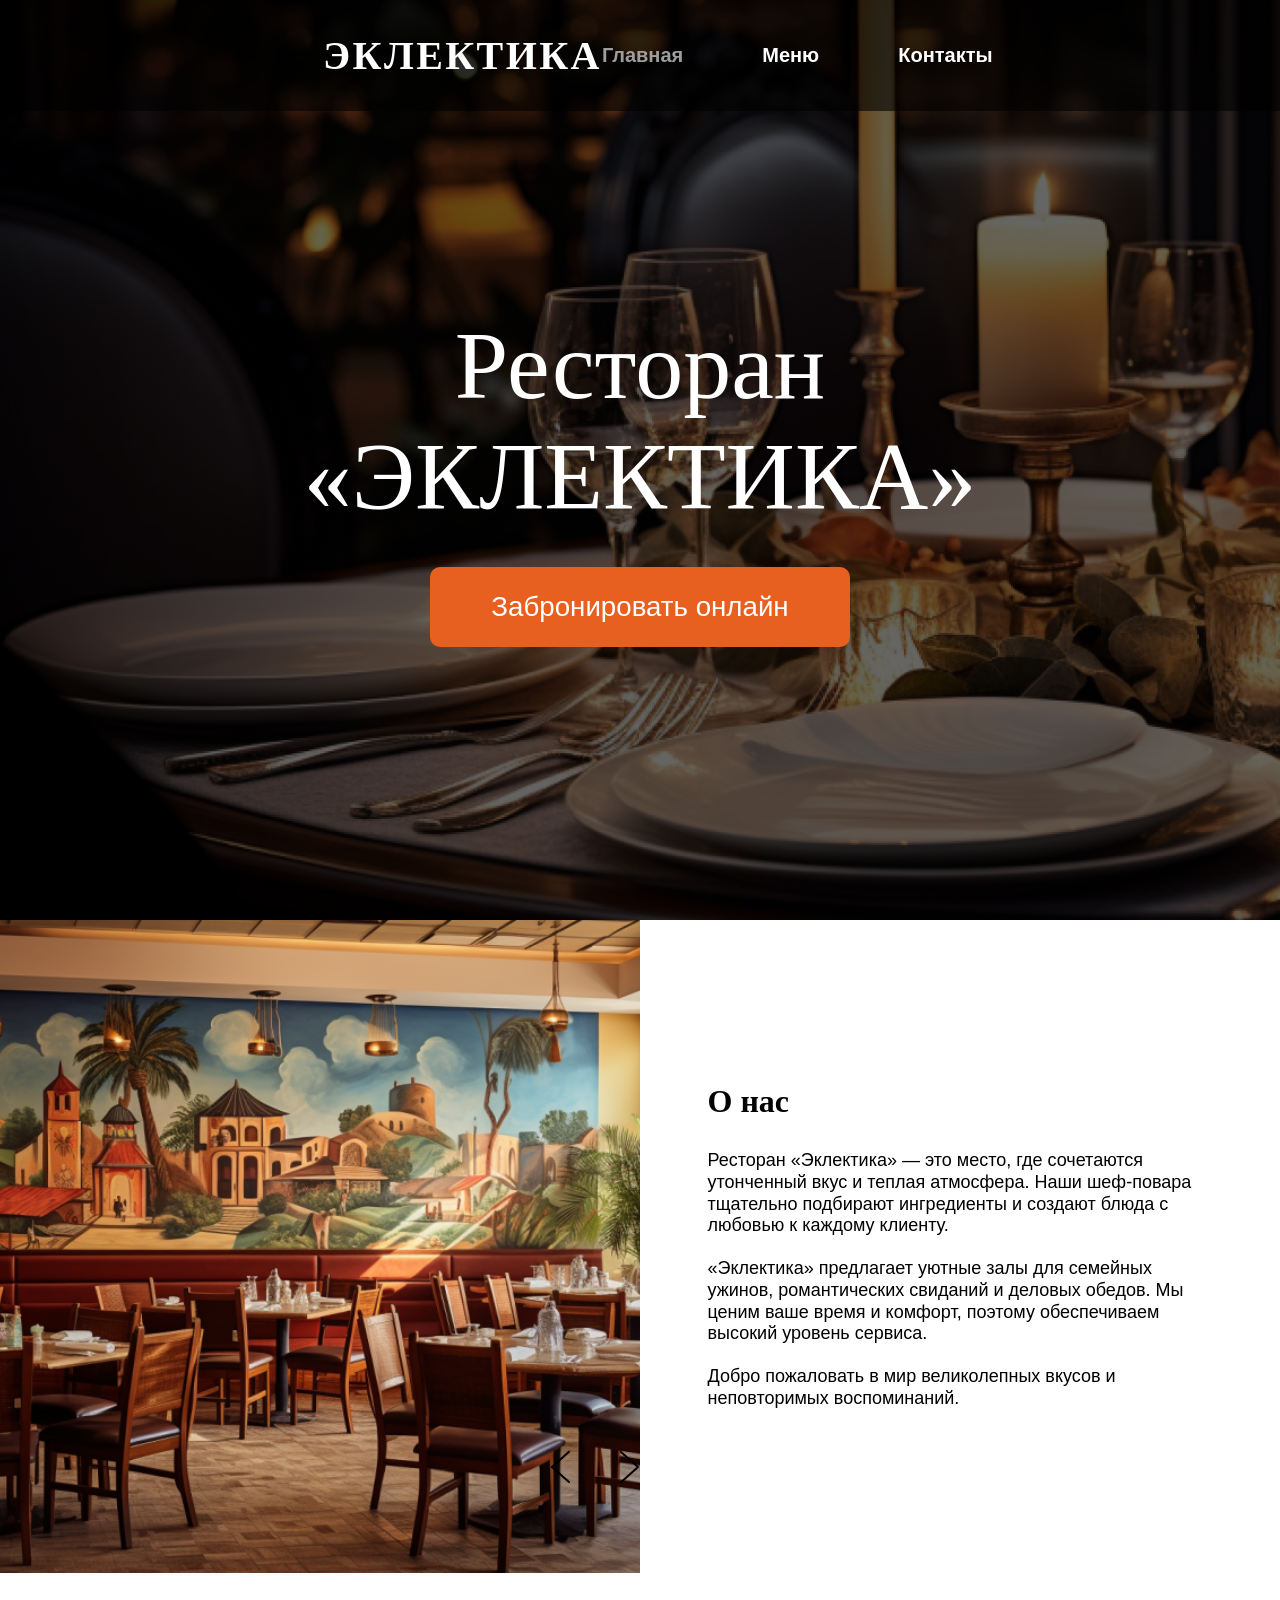
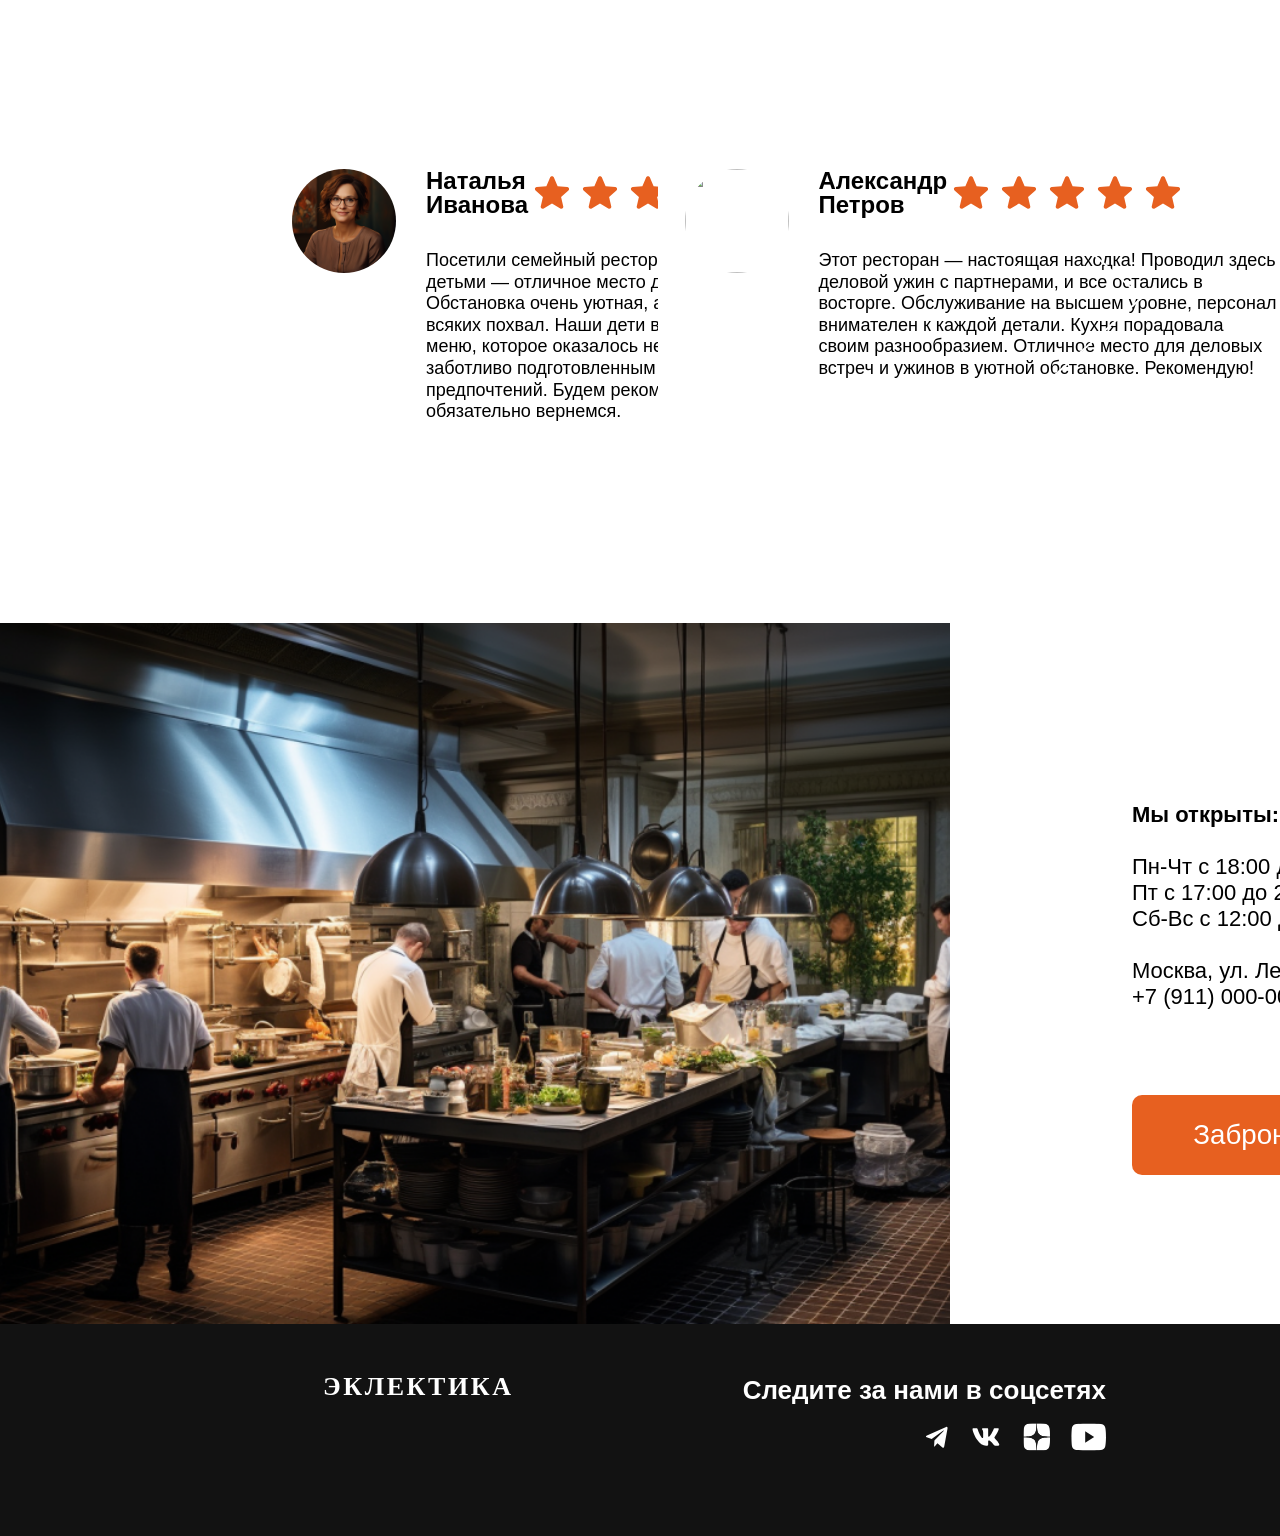
==== commit 99b22c16: "I'm finishing up contacts" ====
--- a/index.html
+++ b/index.html
@@ -9,7 +9,6 @@
         <meta name="viewport" content="width=device-width, initial-scale=1.0">
         <meta name="description" content="Уютный ресторан с изысканной кухней и лучшим сервисом в городе.">
         <meta name="keywords" content="ресторан, меню, бронирование, вкусная еда, ужин">
-
     </head>
     <body>
         <div class="container hero">
@@ -79,7 +78,7 @@
                                             <img src="assets/svg/star.svg">
                                         </div>
                                     </div>
-                                    <p id="reviews-text-">Посетили семейный ресторан вместе с мужем и детьми — отличное место для семейного ужина! Обстановка очень уютная, а обслуживание выше всяких похвал. Наши дети в восторге от детского меню, которое оказалось не только вкусным, но и заботливо подготовленным с учетом детских предпочтений. Будем рекомендовать всем друзьям и обязательно вернемся.</p>
+                                    <p id="reviews-text">Посетили семейный ресторан вместе с мужем и детьми — отличное место для семейного ужина! Обстановка очень уютная, а обслуживание выше всяких похвал. Наши дети в восторге от детского меню, которое оказалось не только вкусным, но и заботливо подготовленным с учетом детских предпочтений. Будем рекомендовать всем друзьям и обязательно вернемся.</p>
                                 </div>
                             </div>
                             <div id="reviews-rectangle-2" class="reviews-rectangle">
--- a/style/common.css
+++ b/style/common.css
@@ -79,6 +79,50 @@
     height: 36px;
 }
 
+/* ----------------footer----------------- */
+
+footer{
+    background-color: #121212;
+    color: #FFFFFF;
+    display: flex;
+    height: 212px;
+    padding-top: 50px;
+    justify-content: space-between;
+    padding: 50px 174px 0px 323px;
+}
+
+footer > h2{
+    font-family: "Bona Nova", serif;
+    font-size: 26px;
+    font-weight: 700;
+    line-height: 100%;
+    letter-spacing: 0.1em;
+}
+
+#footer-column{
+    display: flex;
+    flex-direction: column;
+    gap: 15px;
+    align-items: end;
+}
+
+#footer-column > p{
+    font-family: "PT Sans", sans-serif;
+    font-size: 26px;
+    font-weight: 700;
+    line-height: 125%;
+}
+
+#social-network{
+    display: flex;
+    gap: 20px;
+    height: 30px;
+}
+
+#social-network > img {
+    height: 100%;
+}
+
 /* --------------------------------- */
 
 @media (max-width: 768px) {
@@ -125,4 +169,42 @@
         height: 34px;
     }
 
+    /* ----------------footer media----------------- */
+
+    footer{
+        width: 100%;
+        height: 260px;
+        padding: 0;
+        flex-direction: column;
+        padding: 45px 0px 64px 30px;
+    }
+    
+    footer > h2{
+        font-size: 16px;
+    }
+
+    #footer-column > p{
+        font-size: 16px;
+        line-height: 125%;
+        margin-bottom: 0px;
+    }
+
+    #footer-column{
+        gap: 12px;
+        align-items: start;
+    }
+
+    #footer-column > p{
+        font-size: 16px;
+    }
+
+    #social-network{
+        display: flex;
+        gap: 15px;
+    }
+
+    #social-network{
+        height: 20px;
+    }
+
 }
--- a/style/home.css
+++ b/style/home.css
@@ -151,6 +151,10 @@
     line-height: 100%;
 }
 
+.reviews-rectangle-column{
+    width: 49px;
+}
+
 .reviews-rectangle-column > p{
     font-family: "PT Sans", sans-serif;
     font-weight: 400;
@@ -190,56 +194,14 @@
 }
 
 #text-hours > p{
-    width: 464px;
+    width: 255px;
     margin-bottom: 50px;
     font-family: "PT Sans", sans-serif;
     font-size: 22px;
     font-weight: 400;
 }
 
-/* ----------------footer----------------- */
-
-footer{
-    background-color: #121212;
-    color: #FFFFFF;
-    display: flex;
-    height: 212px;
-    padding-top: 50px;
-    justify-content: space-between;
-    padding: 50px 174px 0px 323px;
-}
-
-footer > h2{
-    font-family: "Bona Nova", serif;
-    font-size: 26px;
-    font-weight: 700;
-    line-height: 100%;
-    letter-spacing: 0.1em;
-}
-
-#footer-column{
-    display: flex;
-    flex-direction: column;
-    gap: 15px;
-    align-items: end;
-}
-
-#footer-column > p{
-    font-family: "PT Sans", sans-serif;
-    font-size: 26px;
-    font-weight: 700;
-    line-height: 125%;
-}
-
-#social-network{
-    display: flex;
-    gap: 20px;
-    height: 30px;
-}
-
-#social-network > img {
-    height: 100%;
-}
+
 
 /* ----------------media----------------- */
 
@@ -429,42 +391,4 @@
         line-height: 124%;
         margin-bottom: 28px;
     }
-
-    /* ----------------footer media----------------- */
-
-    footer{
-        width: 100%;
-        height: 260px;
-        padding: 0;
-        flex-direction: column;
-        padding: 45px 0px 64px 30px;
-    }
-    
-    footer > h2{
-        font-size: 16px;
-    }
-
-    #footer-column > p{
-        font-size: 16px;
-        line-height: 125%;
-        margin-bottom: 0px;
-    }
-
-    #footer-column{
-        gap: 12px;
-        align-items: start;
-    }
-
-    #footer-column > p{
-        font-size: 16px;
-    }
-
-    #social-network{
-        display: flex;
-        gap: 15px;
-    }
-
-    #social-network{
-        height: 20px;
-    }
 }
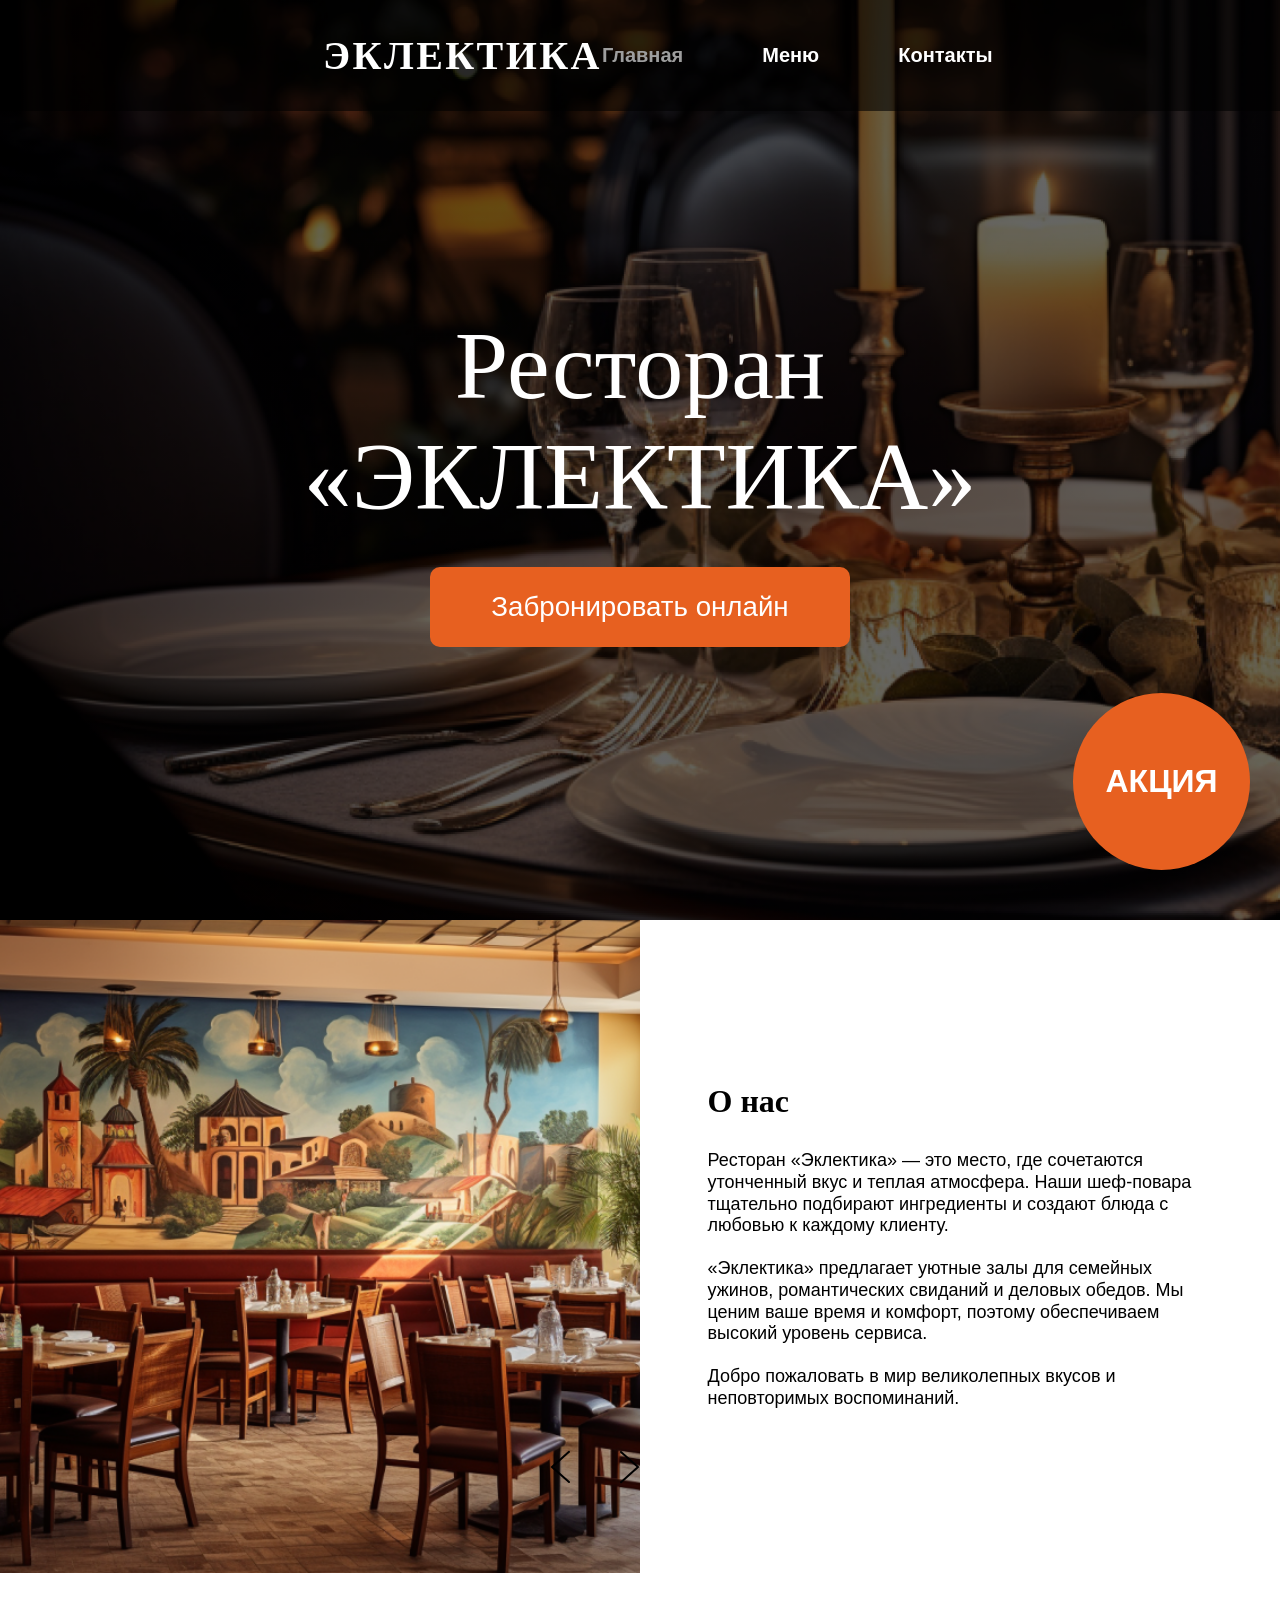
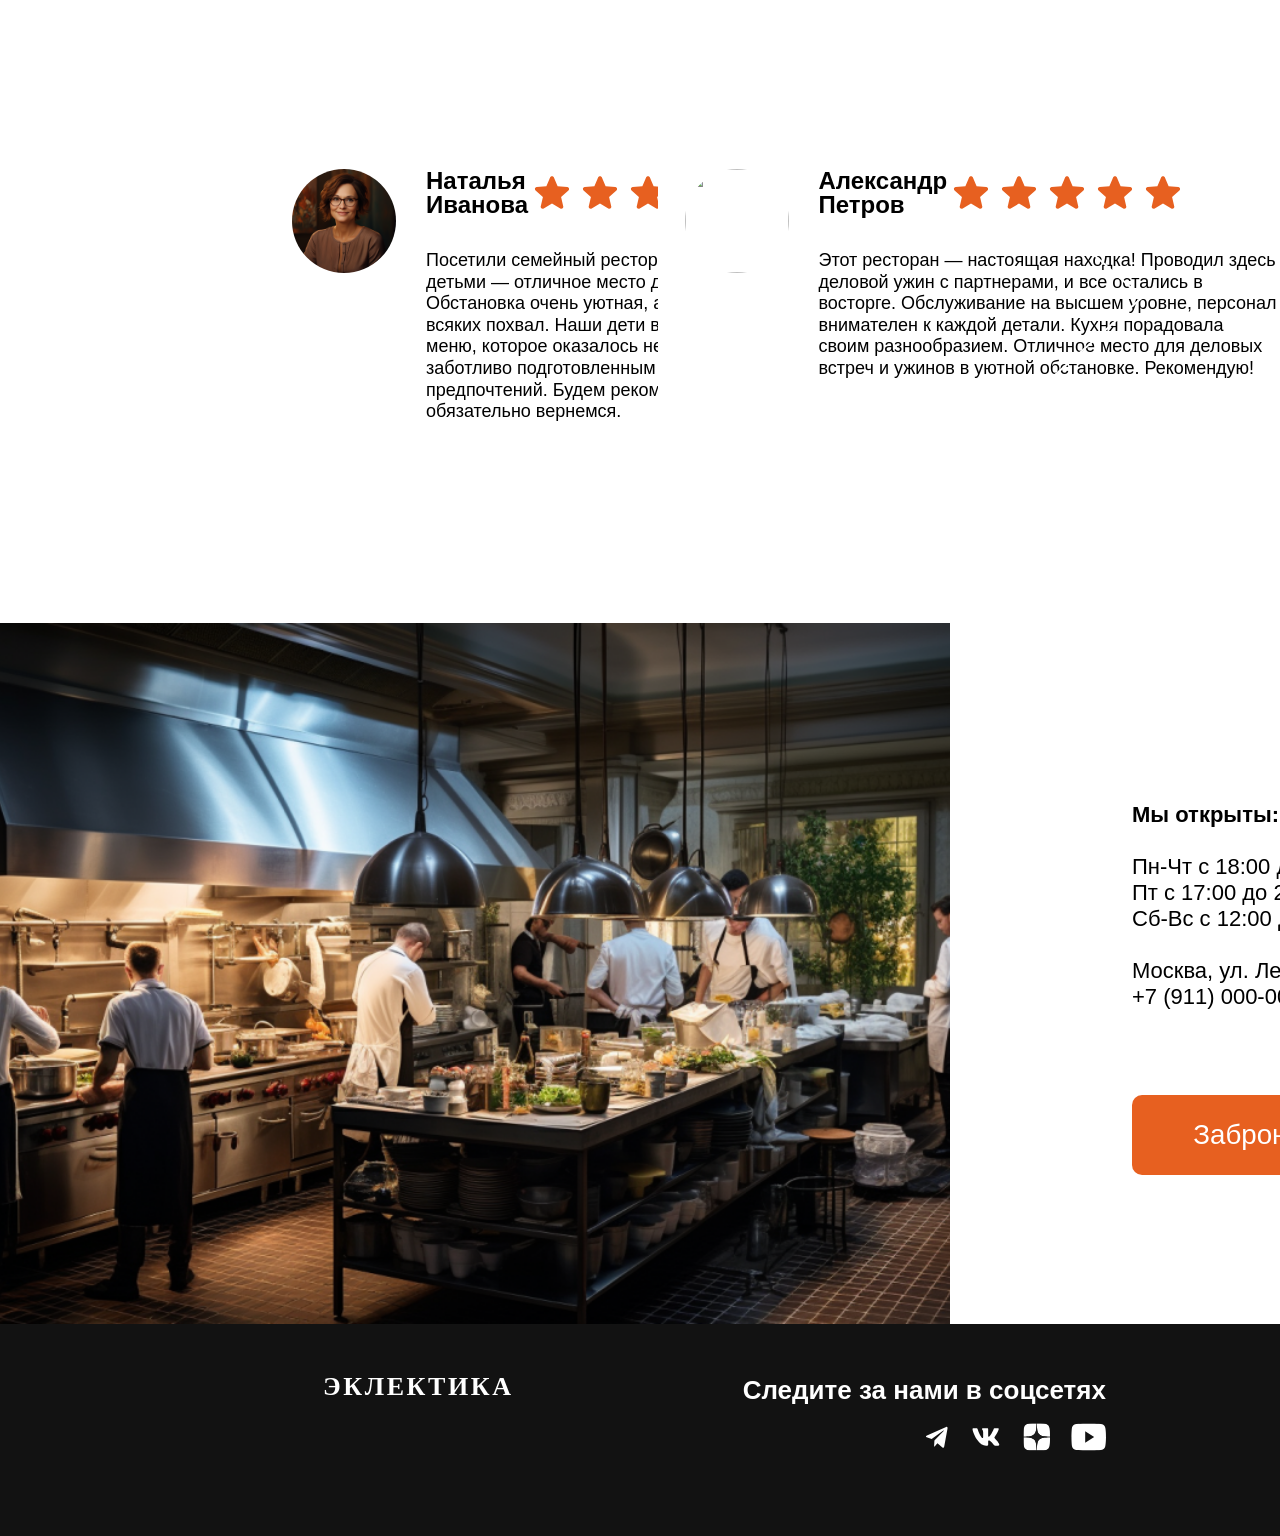
==== commit 7aa28aff: "I'm done with the main part" ====
--- a/index.html
+++ b/index.html
@@ -136,6 +136,7 @@
                     </div>
                 </div>
             </footer>
+            <div id="sale">АКЦИЯ</div>
         </div>
         <script src="script.js"></script>
     </body>
--- a/style/colors.css
+++ b/style/colors.css
@@ -0,0 +1,8 @@
+:root {
+    --base-white: #FFFFFF;
+    --light-1: #B2B2B2;
+    --light-2: #9E9E9E;
+    --black-1: #292929;
+    --black-2: #121212;
+    --base-orange: #E76020;
+}
--- a/style/common.css
+++ b/style/common.css
@@ -11,7 +11,7 @@
 nav{
     width: 100%;
     display: flex;
-    color: #FFFFFF;
+    color: var(--base-white);
     position: relative; 
     z-index: 999; 
     background-color: rgb(0, 0, 0, 0.6);
@@ -39,11 +39,11 @@
     font-family: "PT Sans", sans-serif;
     font-size: 20px;
     font-weight: 700;
-    color: #FFFFFF;
+    color: var(--base-white);
 }
 
 .nav-link.active{
-    color: #9E9E9E;
+    color: var(--light-2);
 }
 
 #checkbox-menu, #menu-container-phone{
@@ -82,8 +82,8 @@
 /* ----------------footer----------------- */
 
 footer{
-    background-color: #121212;
-    color: #FFFFFF;
+    background-color: var(--black-2);
+    color: var(--base-white);
     display: flex;
     height: 212px;
     padding-top: 50px;
--- a/style/home.css
+++ b/style/home.css
@@ -10,7 +10,7 @@
 
 #intro > h1{
     text-align: center;
-    color: #FFFFFF;
+    color: var(--base-white);
     font-family: "Bona Nova", serif;
     font-weight: 400;
     font-size: 96px;
@@ -23,15 +23,32 @@
     border-radius: 10px;
     font-family: "PT Sans", sans-serif;
     font-size: 27.7px;
-    color: #FFFFFF;
+    color: var(--base-white);
     font-weight: 500;
-    background-color: #E76020;
+    background-color: var(--base-orange);
     margin-top: 35px;
     border: 0;
 }
 
 #action-button{
     display: none;
+}
+
+#sale{
+    position: fixed;
+    background-color: var(--base-orange);
+    color: var(--base-white);
+    height: 177px;
+    width: 177px;
+    border-radius: 100px;
+    text-align: center;
+    padding-top: 70px;
+    font-family: "PT Sans", sans-serif;
+    font-size: 32px;
+    font-weight: 700;
+    bottom: 30px;
+    right: 30px;
+    z-index: 9999;
 }
 
 /* ----------------gallery----------------- */
@@ -114,13 +131,13 @@
     font-size: 32px;
     font-weight: 700;
     font-family: "Bona Nova", serif;
-    color: #FFFFFF;
+    color: var(--base-white);
     margin-left: 141px;
     margin-bottom: 35px;
 }
 
 .reviews-rectangle{
-    background-color: #FFFFFF;
+    background-color: var(--base-white);
     height: 319px;
     width: 675px;
     display: flex;
@@ -211,6 +228,10 @@
         background-size: cover;
         height: 550px;
         width: 100%;
+    }
+
+    #sale{
+        display: none;
     }
 
     #intro > h1{
@@ -233,13 +254,13 @@
     #action-button{
         display: block;
         background-color: transparent;
-        border: 2px solid #FFFFFF;
+        border: 2px solid var(--base-white);
         width: 300px;
         height: 55px;
         border-radius: 10px;
         font-family: "PT Sans", sans-serif;
         font-size: 18px;
-        color: #FFFFFF;
+        color: var(--base-white);
         font-weight: 500;
         margin-top: 20px;
     }
@@ -352,13 +373,13 @@
     #more-reviews-button{
         display: block;
         background-color: transparent;
-        border: 2px solid #FFFFFF;
+        border: 2px solid var(--base-white);
         width: 204px;
         height: 55px;
         border-radius: 100px;
         font-family: "PT Sans", sans-serif;
         font-size: 18px;
-        color: #FFFFFF;
+        color: var(--base-white);
         font-weight: 500;
         margin-top: 20px;
     }
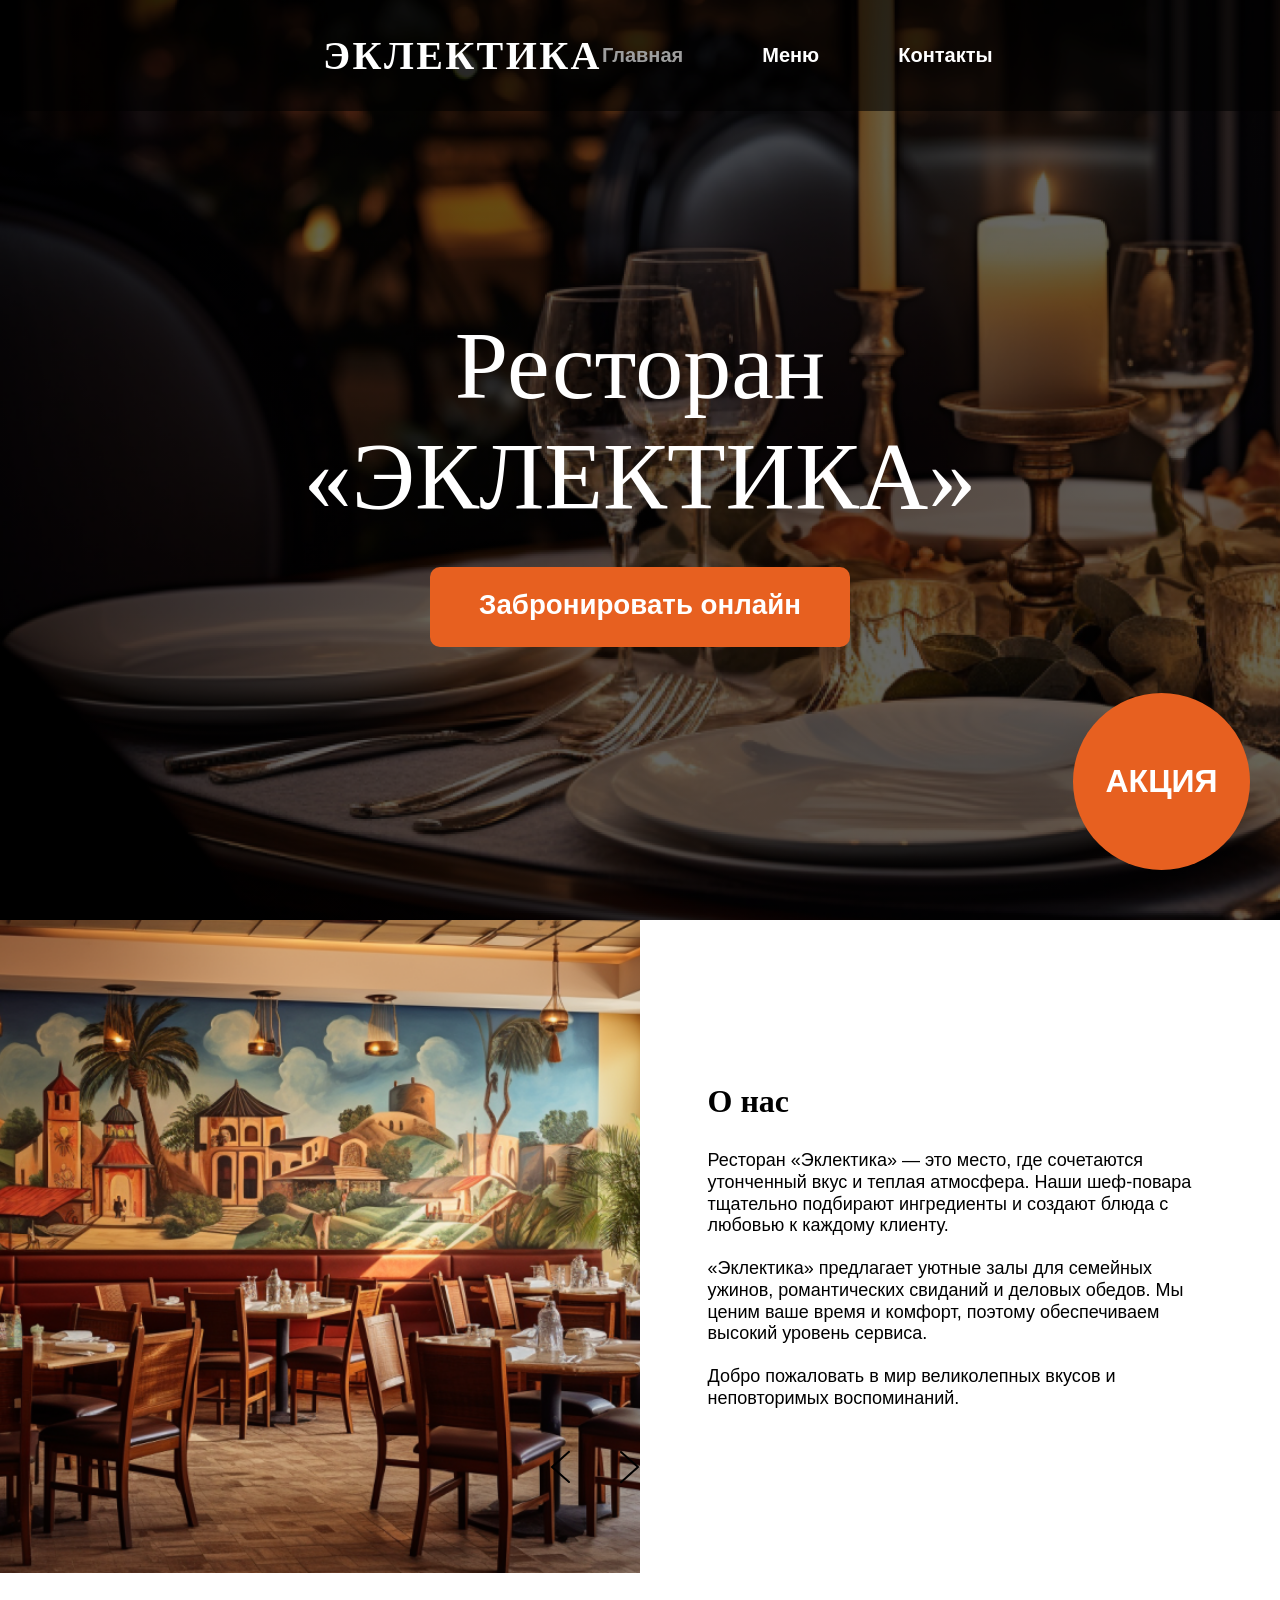
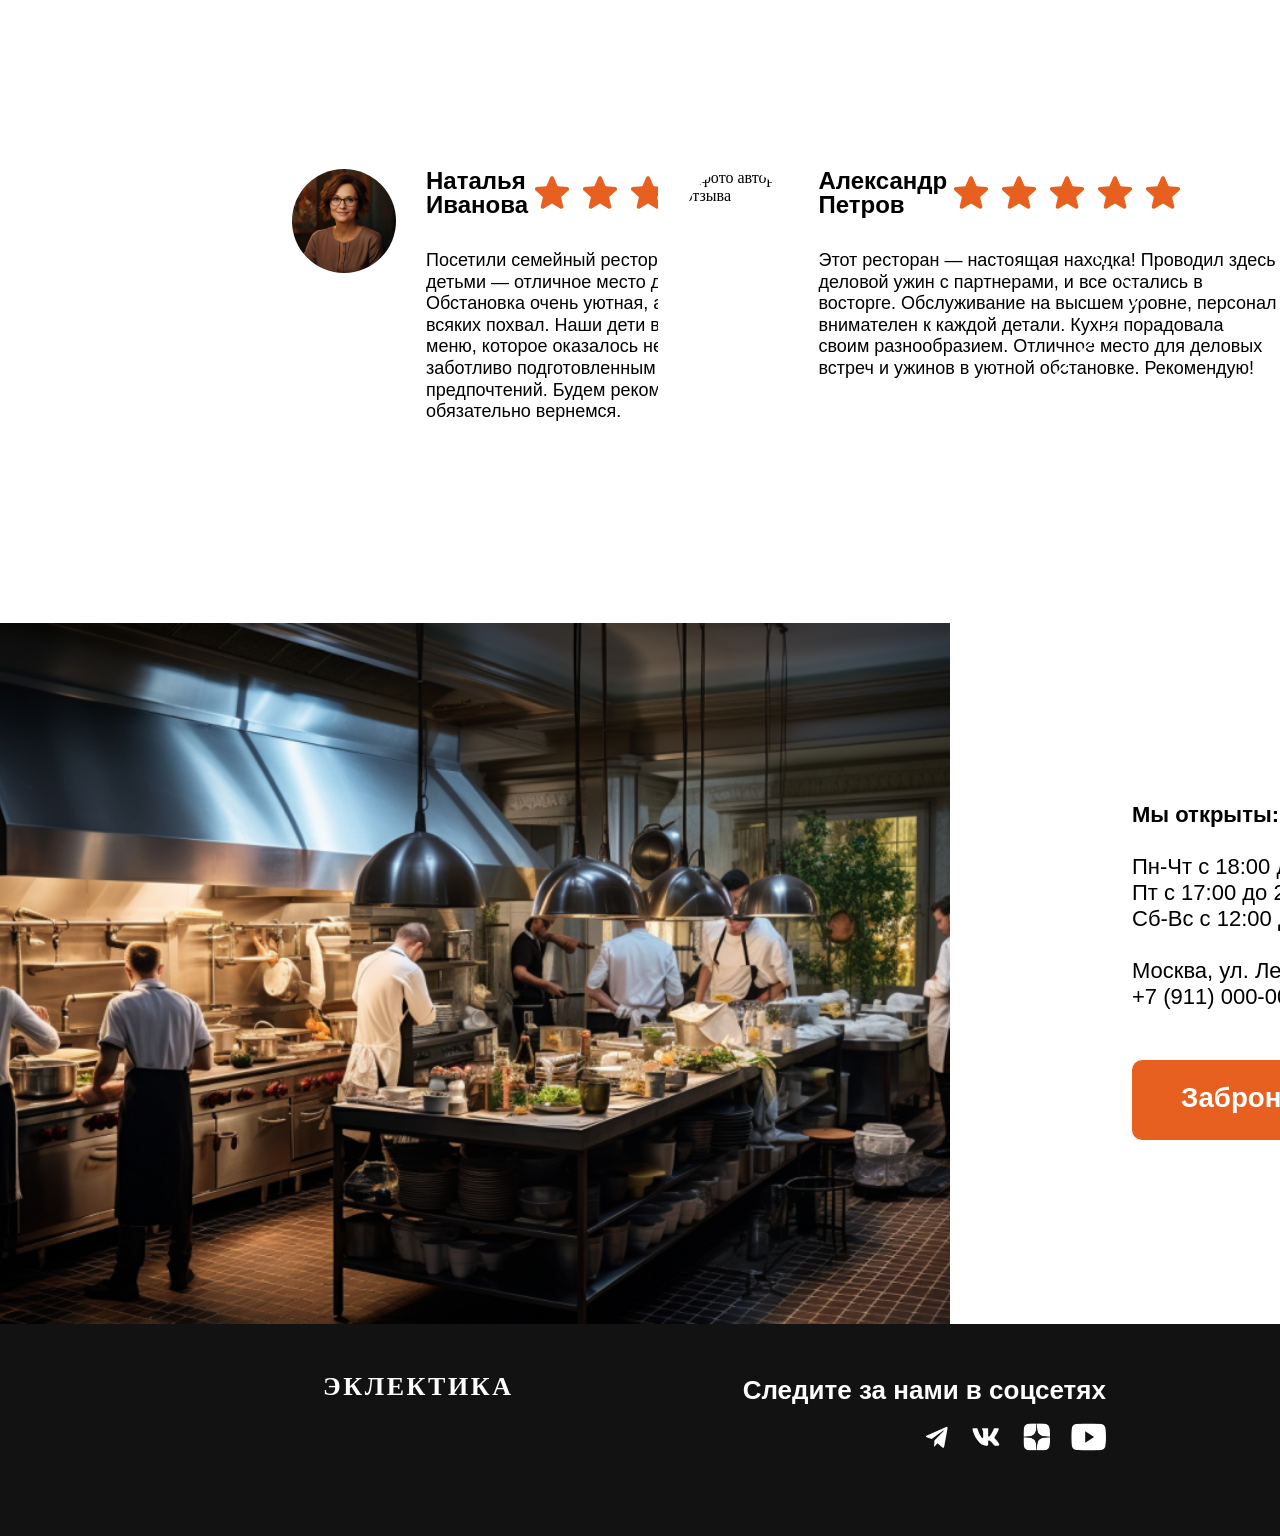
==== commit 18ccb9a0: "I cleaned the index and common" ====
--- a/index.html
+++ b/index.html
@@ -13,10 +13,10 @@
     <body>
         <div class="container hero">
             <nav>
-                <h1 id="title">ЭКЛЕКТИКА</h1>
+                <a id="title" href="index.html">ЭКЛЕКТИКА</a>
                 <input id="checkbox-menu" type="checkbox">
-                <label for="checkbox-menu" class="menu-icon"><img id="menu-icon-img" src="assets/svg/menu.svg"></label>
-                <label for="checkbox-menu" class="cross-icon"><img id="cross-icon-img" src="assets/gallery/cross.png"></label>
+                <label for="checkbox-menu" class="menu-icon"><img id="menu-icon-img" src="assets/svg/menu.svg" alt="три горизонтельные полосы"></label>
+                <label for="checkbox-menu" class="cross-icon"><img id="cross-icon-img" src="assets/gallery/cross.png" alt="крестик"></label>
                 <div id="menu-container">
                     <ul>
                         <li><a class="nav-link active">Главная</a></li>
@@ -35,12 +35,11 @@
             <main>
                 <section id="intro">
                     <h1>Ресторан<br>«ЭКЛЕКТИКА»</h1>
-                    <button class="booking-button">Забронировать онлайн</button>
-                    <button id="action-button">Акция</button>
+                    <a class="booking-button" href="contact/index.html" role="button">Забронировать онлайн</a>
                 </section>
                 <section id="gallery">
                     <div id="photo-gallery">
-                        <img id="main-photo" src="assets/gallery/gallery_about.png">
+                        <img id="main-photo" src="assets/gallery/gallery_about.png" alt="фото зала ресторана при дневном освещении">
                     </div>
                     <div id="text-gallery">
                         <div id="text-gallery-items">
@@ -54,8 +53,8 @@
                                 Добро пожаловать в мир великолепных вкусов и неповторимых воспоминаний.
                             </p>
                             <div id="arrows">
-                                <img id="left-arrow" class="arrow-btn" src="assets/svg/left-arrow.svg">
-                                <img id="right-arrow" class="arrow-btn" src="assets/svg/left-arrow.svg">
+                                <img id="left-arrow" class="arrow-btn" src="assets/svg/left-arrow.svg" alt="стрелка влево">
+                                <img id="right-arrow" class="arrow-btn" src="assets/svg/left-arrow.svg" alt="стрелка вправо">
                             </div>
                         </div>
                     </div>
@@ -64,63 +63,63 @@
                     <div id="reviews-content">
                         <h2>Отзывы</h2>
                         <div id="reviews-line">
-                            <img id="left-arrow-reviews" class="arrow-btn-reviews" src="assets/svg/big-right-arrow.svg">
+                            <img id="left-arrow-reviews" class="arrow-btn-reviews" src="assets/svg/big-right-arrow.svg" alt="большая стрелка влево">
                             <div class="reviews-rectangle">
-                                <img class="reviews-avatar" id="reviews-avatar" src="assets/reviews/reviewNatalya.png">
+                                <img class="reviews-avatar" id="reviews-avatar" src="assets/reviews/reviewNatalya.png" alt="фото автора отзыва">
                                 <div class="reviews-rectangle-column">
                                     <div class="reviews-rectangle-title">
                                         <h3 id="reviews-title">Наталья Иванова</h3>
                                         <div class="reviews-rectangle-column-stars">
-                                            <img src="assets/svg/star.svg">
-                                            <img src="assets/svg/star.svg">
-                                            <img src="assets/svg/star.svg">
-                                            <img src="assets/svg/star.svg">
-                                            <img src="assets/svg/star.svg">
+                                            <img src="assets/svg/star.svg" alt="звезда">
+                                            <img src="assets/svg/star.svg" alt="звезда">
+                                            <img src="assets/svg/star.svg" alt="звезда">
+                                            <img src="assets/svg/star.svg" alt="звезда">
+                                            <img src="assets/svg/star.svg" alt="звезда">
                                         </div>
                                     </div>
                                     <p id="reviews-text">Посетили семейный ресторан вместе с мужем и детьми — отличное место для семейного ужина! Обстановка очень уютная, а обслуживание выше всяких похвал. Наши дети в восторге от детского меню, которое оказалось не только вкусным, но и заботливо подготовленным с учетом детских предпочтений. Будем рекомендовать всем друзьям и обязательно вернемся.</p>
                                 </div>
                             </div>
                             <div id="reviews-rectangle-2" class="reviews-rectangle">
-                                <img class="reviews-avatar" id="reviews-avatar-2" src="assets/reviews/reviewAleksandr.png">
+                                <img class="reviews-avatar" id="reviews-avatar-2" src="assets/reviews/reviewAleksandr.png" alt="фото автора отзыва">
                                 <div class="reviews-rectangle-column">
                                     <div class="reviews-rectangle-title">
                                         <h3 id="reviews-title-2">Александр Петров</h3>
                                         <div class="reviews-rectangle-column-stars">
-                                            <img src="assets/svg/star.svg">
-                                            <img src="assets/svg/star.svg">
-                                            <img src="assets/svg/star.svg">
-                                            <img src="assets/svg/star.svg">
-                                            <img src="assets/svg/star.svg">
+                                            <img src="assets/svg/star.svg" alt="звезда">
+                                            <img src="assets/svg/star.svg" alt="звезда">
+                                            <img src="assets/svg/star.svg" alt="звезда">
+                                            <img src="assets/svg/star.svg" alt="звезда">
+                                            <img src="assets/svg/star.svg" alt="звезда">
                                         </div>
                                     </div>
                                     <p id="reviews-text-2">Этот ресторан — настоящая находка! Проводил здесь деловой ужин с партнерами, и все остались в восторге. Обслуживание на высшем уровне, персонал внимателен к каждой детали. Кухня порадовала своим разнообразием. Отличное место для деловых встреч и ужинов в уютной обстановке. Рекомендую!</p>
                                 </div>
                             </div>
-                            <img id="right-arrow-reviews" class="arrow-btn-reviews" src="assets/svg/big-right-arrow.svg">
+                            <img id="right-arrow-reviews" class="arrow-btn-reviews" src="assets/svg/big-right-arrow.svg" alt="большая стрелка вправо">
                         </div>
-                        <button id="more-reviews-button">Показать еще</button>
+                        <button id="more-reviews-button" aria-label="Показать еще">Показать еще</button>
                     </div>
                 </section>
                 <section id="hours">
-                    <img id="photo-hours" src="assets/gallery/gallery_values.png">
+                    <img id="photo-hours" src="assets/gallery/gallery_values.png"  alt="фото кухни ресторана с поварами в процессе готовки">
                     <div id="text-hours">
                         <p>
                             <b>Мы открыты:</b>
-                            </br>
-                            </br>
+                            <br>
+                            <br>
                             Пн-Чт с 18:00 до 23:00
-                            </br>
+                            <br>
                             Пт с 17:00 до 23:00
-                            </br>
+                            <br>
                             Сб-Вс с 12:00 до 23:00
-                            </br>
-                            </br>
+                            <br>
+                            <br>
                             Москва, ул. Ленина, д.11
-                            </br>
+                            <br>
                             +7 (911) 000-00-80
                         </p>
-                        <button class="booking-button" id="booking-button-hours">Забронировать онлайн</button>
+                        <a class="booking-button" id="booking-button-hours" href="contact/index.html" role="button">Забронировать онлайн</a>
                     </div>
                 </section>
             </main>
@@ -129,15 +128,29 @@
                 <div id="footer-column">
                     <p>Следите за нами в соцсетях</p>
                     <div id="social-network">
-                        <img src="assets/svg/tg.svg">
-                        <img src="assets/svg/vk.svg">
-                        <img src="assets/svg/dzen.svg">
-                        <img src="assets/svg/youtube.svg">
+                        <img src="assets/svg/tg.svg" alt="иконка tg">
+                        <img src="assets/svg/vk.svg" alt="иконка vk">
+                        <img src="assets/svg/dzen.svg" alt="иконка dzen">
+                        <img src="assets/svg/youtube.svg" alt="иконка youtube">
                     </div>
                 </div>
             </footer>
-            <div id="sale">АКЦИЯ</div>
+            <button id="sale" aria-label="Открыть окно акции">АКЦИЯ</button>
+            <div id="pop-ap-sale">
+                <button aria-label="Закрыть окно акции">
+                    <img id="cross-icon-img-sale" src="assets/gallery/cross.png" alt="крестик">
+                </button>
+                <div>
+                    <img id="img-sale" src="assets/img/home-bckg.png" alt="фото накрытого стола в ресторане">
+                    <div id="text-sale">
+                        <h2>Акция для двоих</h2>
+                        <p>Приглашаем вас отметить День Святого Валентина в «Эклектике» с особенным подарком от ресторана!Забронируйте стол на 14 февраля и наслаждайтесь вечером вдвоем с бесплатной бутылкой шампанского. Проведите романтический вечер в уютной обстановке и наслаждайтесь вкусом вместе с «Эклектикой». Резервируйте столы уже сегодня — места ограничены! 💖</p>
+                        <a class="booking-button" id="booking-button-sale" href="contact/index.html" role="button">Забронировать онлайн</a>
+                    </div>
+                </div>
+            </div>
         </div>
+        <div id="overlay"></div>
         <script src="script.js"></script>
     </body>
 </html>
--- a/style/colors.css
+++ b/style/colors.css
@@ -4,5 +4,7 @@
     --light-2: #9E9E9E;
     --black-1: #292929;
     --black-2: #121212;
+    --black-3: #0A0A0A;
     --base-orange: #E76020;
+    --orange-2: #EB7F4C;
 }
--- a/style/common.css
+++ b/style/common.css
@@ -1,4 +1,4 @@
-* {
+*, *::before, *::after {
     margin: 0;
     padding: 0;
     box-sizing: border-box;
@@ -21,10 +21,13 @@
     justify-content: space-between;
 }
 
-nav > h1 {
+#title {
     font-family: "Bona Nova", serif; 
     font-size: 40px;
     letter-spacing: 0.06em;
+    text-decoration: none;
+    color: var(--base-white);
+    font-weight: 700;
 }
 
 
@@ -61,6 +64,7 @@
     top: 0;
     right: 0;
     background-color: #000000;
+    z-index: 10000;
 }
 
 #menu-container-phone > ul {
@@ -143,7 +147,7 @@
     }
 
     nav{
-        height: 65px!important;
+        height: 65px;
         padding-left: 30px;
         padding-bottom: 23px;
         padding-top: 23px;
@@ -174,7 +178,6 @@
     footer{
         width: 100%;
         height: 260px;
-        padding: 0;
         flex-direction: column;
         padding: 45px 0px 64px 30px;
     }
@@ -194,16 +197,9 @@
         align-items: start;
     }
 
-    #footer-column > p{
-        font-size: 16px;
-    }
-
     #social-network{
         display: flex;
         gap: 15px;
-    }
-
-    #social-network{
         height: 20px;
     }
 
--- a/style/home.css
+++ b/style/home.css
@@ -18,19 +18,37 @@
 }
 
 .booking-button{
+    display: block;
     width: 420px;
     height: 80px;
     border-radius: 10px;
     font-family: "PT Sans", sans-serif;
     font-size: 27.7px;
     color: var(--base-white);
-    font-weight: 500;
+    font-weight: 700;
     background-color: var(--base-orange);
     margin-top: 35px;
-    border: 0;
+    text-decoration: none;
+    text-align: center;
+    padding-top: 22px;
+}
+
+.booking-button:active, #sale:active{
+    background-color: var(--orange-2);
 }
 
 #action-button{
+    display: none;
+}
+
+#overlay {
+    position: fixed;
+    top: 0;
+    left: 0;
+    width: 100%;
+    height: 100%;
+    background-color: rgba(0, 0, 0, 0.7);
+    z-index: 9998;
     display: none;
 }
 
@@ -40,15 +58,69 @@
     color: var(--base-white);
     height: 177px;
     width: 177px;
+    border: none;
     border-radius: 100px;
-    text-align: center;
-    padding-top: 70px;
     font-family: "PT Sans", sans-serif;
     font-size: 32px;
     font-weight: 700;
     bottom: 30px;
     right: 30px;
     z-index: 9999;
+}
+
+#pop-ap-sale{
+    width: 625px;
+    height: 785px;
+    text-align: center;
+    display: none;
+    position: fixed;
+    top: 50%;
+    left: 50%;
+    transform: translate(-50%, -50%);
+    background-color: var(--base-white);
+    z-index: 9999;
+}
+
+#pop-ap-sale > button{
+    width: 38px;
+    height: 38px;
+    background: transparent;
+    position: absolute;
+    left: 580px;
+    border: none;
+}
+
+#cross-icon-img-sale{
+    width: 38px;
+    height: 38px;
+}
+
+#img-sale{
+    height: 350px;
+    max-width: 100%;
+    object-fit: cover;
+    margin-bottom: 28px;
+}
+
+#text-sale > h2{
+    font-size: 43.14px;
+    font-weight: 700;
+    line-height: 120%;
+    font-family: "Bona Nova", serif;
+    margin-bottom: 20px;
+}
+
+#text-sale > p{
+    font-size: 18px;
+    font-weight: 400;
+    line-height: 120%;
+    font-family: "PT Sans", sans-serif;
+    width: 500px;
+    margin: auto;
+}
+
+#booking-button-sale{
+    margin: 30px auto;
 }
 
 /* ----------------gallery----------------- */
@@ -248,7 +320,7 @@
         height: 55px;
         font-size: 18px;
         margin-top: 113px;
-        border: 0;
+        padding-top: 18px;
     }
 
     #action-button{
